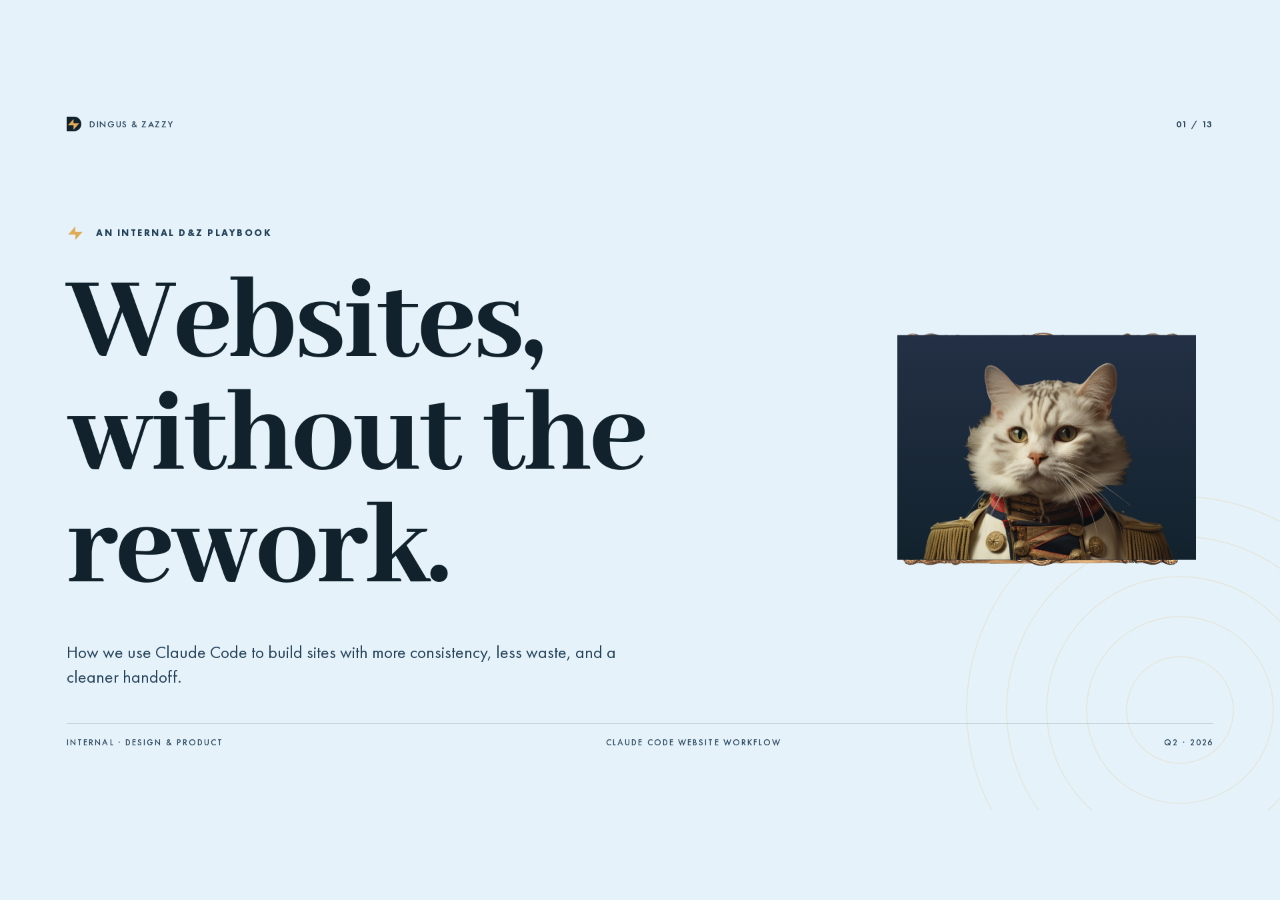
==== index.html @ 7605e5e6 "Add dedicated Step 06 Figma Import slide; renumber to 13 slides total" ====
<!DOCTYPE html>
<html lang="en">
<head>
<meta charset="UTF-8">
<title>Claude Code Website Workflow — D&Z</title>
<link rel="stylesheet" href="deck.css">
<script type="application/json" id="speaker-notes">
[
  "Open by naming the pattern everyone in the room recognizes — websites that drift between strategy, copy, and design until nobody remembers what we agreed on in week one. This deck is our answer. It's not a tool pitch. It's a way of working that makes consistency the default and makes handoff feel boring in the best way. By the end of these thirteen slides you'll know exactly how we run a website project with Claude Code, where the gates are, and why the order matters.",
  "These three failures account for most of the rework we've seen across recent website projects. They're not craft problems. They're sequencing problems. Copy gets approved after the hero is designed, so the hero gets rebuilt. A new Claude session starts cold, so the second page doesn't match the first. Inner pages get generated in parallel with the homepage, so the visual standard never settles. Every step of this workflow exists to close one of these gaps.",
  "This is the spine of the whole deck. Read it slowly. Plan properly. Approve copy and sitemap. Generate in code. Refine in the browser. Import to Figma at the end. The order is the principle. Out of order, you get rework. In order, you get a site that ships clean. Everything in the next eight slides is just the detail of how we hold this line.",
  "This is the spine card by card. Eight steps, eight gates, eight approvals. Notice the dashed ring above each step — that's the gate. We don't move forward until it's clean. Step five sits in gold because it's the gravity center of the project: the homepage we generate and refine becomes the visual standard for everything that follows. Each step has a clear input on the left and an artifact it produces on the right. That artifact is what the next step consumes.",
  "Step zero is the prerequisite the rest of the workflow assumes. Workspace Setup is about the machine and the tools — not the project. We install VS Code, install Claude Code, point it at the project folder, sort out repo access, confirm we have a terminal, the install command, the local preview command, and the deploy target. Frame it as a checkpoint, not a tutorial. If any of these nine items aren't true, generation later will fail in ways that look like Claude's fault but are really workspace gaps. Keep this slide tight — it's a gate, not a class.",
  "The discipline here is that strategy lives in files Claude can read at the top of every session. Anti-references are as important as references. Saying we are not a wellness brand tells the model more than ten goal statements ever will. The gate at the bottom is non-negotiable. If those five things aren't true, we don't move on. We've learned this the expensive way.",
  "The trap is starting design while copy is still being written. Then design dictates copy length, copy gets squeezed, and we lose the voice. Reverse it. Sitemap first, copy second, system third — and only then do we generate. Mark sample copy clearly so we know what's load-bearing and what isn't. This is the slowest part of the workflow on paper and the fastest in practice, because it kills the rebuild loop later.",
  "Two things to land here. First, the context list isn't optional — every item gets loaded before we generate, every time. We've structured it as a config because that's what it is. Second, the model policy is an actual budget tool. Sonnet does the long mechanical tail of the project. Opus shows up for the homepage, the hero, the accessibility audit, the high-stakes pages. Starting on Sonnet and escalating is how we keep credits sane without compromising the moments that define the site.",
  "The shift in this step is small and important. We refine the homepage in code, in the browser, with Claude. Not in Figma. Figma comes at the end, as a delivery artifact. If we refine in Figma we end up rebuilding in code. The browser is where the page is real, so the browser is where we make it good. The homepage we approve here is the visual standard every inner page inherits. Generate, review, refine — that's the loop.",
  "Step six is the import — not the design phase. Once the homepage is approved in code, we run HTML.to.design to bring it into Figma along with tokens, components, and the sitemap. From here, Figma becomes a living artifact that mirrors the code, not a place where we redesign. The rule on this slide is the one you want them to remember: code first, Figma second — never the other way around. Reverse it and we're back to the rebuild loop slide two warned about.",
  "This is the compounding play. Every project teaches us patterns. If those patterns live in a Slack thread or a designer's head, they're gone next month. If they live in two project-scoped skills, every page after the homepage starts ahead. The rule to remember: the live code beats the skill, always. Skills serve the implementation, not the other way around. Build the homepage well, then capture what you built.",
  "Don't gloss this slide. These are the six places we've watched projects break, and these are the named mitigations we've adopted in response. The pattern across all six is the same: a gate, a file, or a sequencing rule. Nothing exotic, nothing expensive. The workflow earns its keep by preventing these six failures, and that's most of the value.",
  "Close on the asks, not the recap. Two pilot projects, monthly review, and a simple measurement: rework hours and credit spend before and after. If those numbers move, the playbook is doing its job. If they don't, we revise it. The closing line is the same five-word principle from slide three — say it once more so the room leaves with it stuck in their heads. Plan, approve, generate, refine, import."
]
</script>
<style>
/* shared */
.eyebrow-sm {
  font-family: var(--font-body);
  font-weight: 700;
  font-size: 14px;
  letter-spacing: 0.18em;
  text-transform: uppercase;
  color: var(--color-navy);
  display: inline-flex;
  align-items: center;
  gap: 12px;
}
.eyebrow-sm .gold-bolt { font-size: 14px; }
code, .mono {
  font-family: 'Futura PT', ui-monospace, 'SF Mono', Consolas, monospace;
  font-weight: 600;
  letter-spacing: 0.02em;
}
.code-chip {
  font-family: 'Futura PT', ui-monospace, Consolas, monospace;
  font-weight: 700;
  background: rgba(18,34,45,0.08);
  padding: 3px 9px;
  border-radius: 6px;
  font-size: 0.92em;
}
em.acc { font-style: italic; color: var(--color-pinky-two); font-family: var(--font-display); font-weight: 700; }

/* slide 00 — Workspace Setup (inserted after overview) */
.s00 .top { display: flex; justify-content: space-between; align-items: flex-end; margin-bottom: 18px; }
.s00 h2 { max-width: 1380px; font-size: 92px; }
.s00 .step-tag {
  font-family: var(--font-body);
  font-weight: 600;
  font-size: 12px;
  letter-spacing: 0.22em;
  text-transform: uppercase;
  color: var(--color-navy);
  margin-bottom: 20px;
}
.s00 .lede {
  margin-top: 26px;
  max-width: 1180px;
  font-family: var(--font-body);
  font-size: 22px;
  line-height: 1.5;
  color: var(--color-navy);
}
.s00 .check-grid {
  margin-top: 56px;
  display: grid;
  grid-template-columns: repeat(3, 1fr);
  gap: 16px 28px;
}
.s00 .check-item {
  display: flex;
  align-items: center;
  gap: 18px;
  background: var(--color-anti-racist-white);
  border-radius: 14px;
  padding: 22px 26px;
  border: 1px solid rgba(18,34,45,0.08);
  font-family: var(--font-body);
  font-weight: 500;
  font-size: 21px;
  color: var(--color-dark-af);
  border-left: 5px solid var(--color-golden-shower);
}
.s00 .check-item .ix {
  font-family: var(--font-display);
  font-weight: 800;
  font-size: 18px;
  color: var(--color-navy);
  letter-spacing: 0.04em;
  width: 32px;
  flex-shrink: 0;
}
.s00 .footer-pill {
  margin: 36px auto 0;
  display: inline-flex;
  align-self: center;
  align-items: center;
  gap: 14px;
  background: var(--color-dark-af);
  color: var(--color-anti-racist-white);
  padding: 16px 36px 16px 28px;
  border-radius: var(--radius-d);
  font-family: var(--font-display);
  font-weight: 700;
  font-size: 22px;
}

/* slide 1 — cover */
.s01 { background: var(--color-light-af); }
.s01 .left {
  position: absolute;
  left: 100px;
  top: 200px;
  max-width: 1180px;
}
.s01 .eyebrow-row { display: flex; align-items: center; gap: 16px; margin-bottom: 40px; }
.s01 .eyebrow-row .gold-bolt { font-size: 28px; }
.s01 h1 {
  font-family: var(--font-display);
  font-weight: 800;
  font-size: 188px;
  line-height: 0.9;
  letter-spacing: -0.02em;
  color: var(--color-dark-af);
}
.s01 .lede-block {
  position: absolute;
  bottom: 180px;
  left: 100px;
  max-width: 880px;
}
.s01 .lede-block .lede {
  font-family: var(--font-body);
  font-size: 26px;
  line-height: 1.45;
  color: var(--color-navy);
}
.s01 .right {
  position: absolute;
  right: 80px;
  top: 50%;
  transform: translateY(-50%);
  width: 540px;
}
.s01 .meta-strip {
  position: absolute;
  bottom: 90px;
  left: 100px;
  right: 100px;
  display: flex;
  justify-content: space-between;
  font-size: 13px;
  letter-spacing: 0.16em;
  text-transform: uppercase;
  color: var(--color-navy);
  font-weight: 500;
  border-top: 1px solid rgba(18,34,45,0.18);
  padding-top: 18px;
}
.s01 .burst { right: -200px; bottom: -200px; width: 700px; height: 700px; opacity: 0.18; }

/* slide 2 — problem */
.s02 .h-sec { font-size: 124px; max-width: 1500px; }
.s02 .grid { margin-top: 80px; display: flex; flex-direction: column; gap: 28px; }
.s02 .row {
  display: grid;
  grid-template-columns: 110px 1fr auto;
  align-items: center;
  gap: 56px;
  padding: 32px 0;
  border-top: 1px solid rgba(18,34,45,0.15);
}
.s02 .row:last-child { border-bottom: 1px solid rgba(18,34,45,0.15); }
.s02 .row .num {
  font-family: var(--font-display);
  font-weight: 800;
  font-size: 88px;
  line-height: 1;
  color: var(--color-dark-af);
  letter-spacing: -0.02em;
  position: relative;
}
.s02 .row .num::after {
  content: "";
  position: absolute;
  left: -8px;
  bottom: 6px;
  width: 88px;
  height: 14px;
  background: var(--color-pinky-two);
  z-index: -1;
  border-radius: 4px;
}
.s02 .row .label {
  font-family: var(--font-body);
  font-weight: 600;
  font-size: 12px;
  letter-spacing: 0.18em;
  text-transform: uppercase;
  color: var(--color-navy);
  margin-bottom: 6px;
}
.s02 .row .name {
  font-family: var(--font-display);
  font-weight: 700;
  font-size: 44px;
  line-height: 1.05;
  color: var(--color-dark-af);
}
.s02 .row .pill {
  display: inline-flex;
  align-items: center;
  padding: 14px 30px 14px 24px;
  background: var(--color-pinky-two);
  color: var(--color-dark-af);
  border-radius: var(--radius-d);
  font-family: var(--font-body);
  font-weight: 700;
  font-size: 18px;
  letter-spacing: 0.04em;
  text-transform: uppercase;
}

/* slide 3 — principle */
.s03 { background: var(--color-light-af); display: flex; flex-direction: column; justify-content: center; padding: 100px 140px; }
.s03 .verbs { display: flex; flex-direction: column; }
.s03 .verbs .verb {
  font-family: var(--font-display);
  font-weight: 800;
  font-size: 178px;
  line-height: 0.96;
  letter-spacing: -0.025em;
  color: var(--color-dark-af);
  display: flex;
  align-items: center;
  gap: 36px;
}
.s03 .verbs .verb .gold-bolt { font-size: 76px; flex-shrink: 0; }
.s03 .sub {
  margin-top: 50px;
  font-family: var(--font-display);
  font-weight: 600;
  font-size: 36px;
  color: var(--color-navy);
  font-style: italic;
}
.s03 .burst { right: -260px; top: -260px; width: 900px; height: 900px; opacity: 0.22; }

/* slide 4 — six steps grid (was slide 5) */
.s04 .header { display: flex; justify-content: space-between; align-items: flex-end; margin-bottom: 48px; }
.s04 h2 { font-size: 100px; max-width: 1100px; }
.s04 .head-right {
  font-family: var(--font-body);
  font-size: 17px;
  line-height: 1.5;
  color: var(--color-navy);
  max-width: 360px;
  text-align: right;
}
.s04 .grid {
  display: grid;
  grid-template-columns: repeat(4, 1fr);
  grid-template-rows: 1fr 1fr;
  gap: 18px;
  flex: 1;
  min-height: 0;
}
.s04 .card {
  border-radius: var(--radius-lg);
  padding: 26px 26px 24px;
  display: flex;
  flex-direction: column;
  position: relative;
  overflow: hidden;
}
.s04 .card .gate-mark {
  width: 18px;
  height: 18px;
  border-radius: 999px;
  border: 2px dashed var(--color-golden-shower);
  margin-bottom: 10px;
}
.s04 .card .num {
  font-family: var(--font-display);
  font-weight: 800;
  font-size: 50px;
  line-height: 1;
  color: var(--color-golden-shower);
  margin-bottom: 6px;
}
.s04 .card .name {
  font-family: var(--font-display);
  font-weight: 700;
  font-size: 24px;
  line-height: 1.05;
  color: var(--color-anti-racist-white);
  margin-bottom: 10px;
}
.s04 .card .desc {
  font-family: var(--font-body);
  font-size: 14px;
  line-height: 1.45;
  color: rgba(229,242,249,0.75);
  margin-bottom: auto;
}
.s04 .card .io {
  margin-top: 16px;
  padding-top: 14px;
  border-top: 1px solid rgba(229,242,249,0.18);
  font-family: 'Futura PT', ui-monospace, monospace;
  font-weight: 600;
  font-size: 11px;
  color: rgba(229,242,249,0.7);
  letter-spacing: 0.02em;
}
.s04 .card .io b { color: var(--color-golden-shower); font-weight: 700; }
.s04 .card.navy { background: var(--color-navy); }
.s04 .card.dark { background: var(--color-dark-af); }
.s04 .card.gold {
  background: var(--color-golden-shower);
  padding: 28px 26px 24px;
  position: relative;
  box-shadow: 0 0 0 3px var(--color-golden-shower), 0 0 0 6px var(--color-dark-af);
}
.s04 .card.gold .gate-mark { border-color: var(--color-dark-af); }
.s04 .card.gold .num { color: var(--color-dark-af); opacity: 0.4; font-size: 56px; }
.s04 .card.gold .name { color: var(--color-dark-af); font-size: 26px; line-height: 1.02; }
.s04 .card.gold .desc { color: rgba(18,34,45,0.82); font-size: 14px; }
.s04 .card.gold .io { color: rgba(18,34,45,0.85); border-top-color: rgba(18,34,45,0.3); font-size: 11px; }
.s04 .card.gold .io b { color: var(--color-dark-af); }
.s04 .card.gold .badge {
  position: absolute;
  top: 16px;
  right: 16px;
  font-family: var(--font-body);
  font-weight: 700;
  font-size: 9px;
  letter-spacing: 0.18em;
  text-transform: uppercase;
  color: var(--color-dark-af);
  padding: 4px 8px;
  border: 1.5px solid var(--color-dark-af);
  border-radius: 999px;
}

/* slide 5 — strategy */
.s05 .top { display: flex; justify-content: space-between; align-items: flex-end; margin-bottom: 56px; }
.s05 h2 { max-width: 1300px; font-size: 96px; }
.s05 .step-tag {
  font-family: var(--font-body);
  font-weight: 600;
  font-size: 12px;
  letter-spacing: 0.22em;
  text-transform: uppercase;
  color: var(--color-navy);
  margin-bottom: 20px;
}
.s05 .cols { display: grid; grid-template-columns: 1fr 1fr; gap: 80px; flex: 1; }
.s05 .col h3 {
  font-family: var(--font-body);
  font-weight: 600;
  font-size: 13px;
  letter-spacing: 0.18em;
  text-transform: uppercase;
  color: var(--color-navy);
  margin-bottom: 28px;
  padding-bottom: 14px;
  border-bottom: 1px solid rgba(18,34,45,0.2);
}
.s05 .input-list {
  font-family: var(--font-body);
  display: grid;
  grid-template-columns: 1fr 1fr;
  gap: 12px 32px;
}
.s05 .input-list .item {
  display: flex;
  align-items: center;
  gap: 12px;
  font-size: 22px;
  font-weight: 500;
  color: var(--color-dark-af);
}
.s05 .input-list .gold-bolt { font-size: 14px; flex-shrink: 0; }
.s05 .file-list { display: flex; flex-direction: column; gap: 14px; }
.s05 .file-list .f {
  font-family: 'Futura PT', ui-monospace, monospace;
  font-weight: 700;
  font-size: 22px;
  color: var(--color-dark-af);
  padding: 16px 24px;
  background: var(--color-anti-racist-white);
  border-radius: 12px;
  border-left: 6px solid var(--color-golden-shower);
  letter-spacing: 0.01em;
}
.s05 .gate {
  margin-top: 50px;
  background: var(--color-golden-shower);
  border-radius: var(--radius-lg);
  padding: 32px 44px;
  display: flex;
  align-items: center;
  gap: 36px;
}
.s05 .gate .gate-label {
  font-family: var(--font-display);
  font-weight: 800;
  font-size: 36px;
  color: var(--color-dark-af);
  flex-shrink: 0;
}
.s05 .gate .gate-text {
  font-family: var(--font-body);
  font-weight: 500;
  font-size: 19px;
  line-height: 1.45;
  color: var(--color-dark-af);
}

/* slide 6 — sitemap, copy, system */
.s06 h2 { font-size: 104px; }
.s06 .step-tag {
  font-family: var(--font-body);
  font-weight: 600;
  font-size: 12px;
  letter-spacing: 0.22em;
  text-transform: uppercase;
  color: var(--color-navy);
  margin-bottom: 20px;
}
.s06 .cols { display: grid; grid-template-columns: repeat(3, 1fr); gap: 28px; margin-top: 68px; flex: 1; }
.s06 .col {
  display: flex;
  flex-direction: column;
  background: var(--color-anti-racist-white);
  border-radius: var(--radius-lg);
  overflow: hidden;
  border: 1px solid rgba(18,34,45,0.06);
}
.s06 .col .head {
  padding: 28px 36px;
  display: flex;
  align-items: baseline;
  gap: 16px;
  background: var(--color-navy);
  color: var(--color-anti-racist-white);
  font-family: var(--font-display);
  font-weight: 700;
  font-size: 38px;
}
.s06 .col .head .num {
  font-size: 18px;
  opacity: 0.55;
  font-weight: 600;
  font-family: var(--font-body);
  letter-spacing: 0.18em;
}
.s06 .col .body {
  padding: 36px;
  flex: 1;
  display: flex;
  flex-direction: column;
  gap: 32px;
}
.s06 .col .desc {
  font-size: 19px;
  line-height: 1.55;
  color: var(--color-dark-af);
}
.s06 .preview {
  flex: 1;
  display: flex;
  align-items: flex-end;
  background: var(--color-light-af);
  border-radius: 12px;
  padding: 24px;
}
.tree { font-family: var(--font-body); font-weight: 600; font-size: 17px; color: var(--color-navy); width: 100%; }
.tree .lvl0 { font-size: 19px; color: var(--color-dark-af); margin-bottom: 12px; }
.tree .lvl1 { padding-left: 18px; line-height: 1.9; }
.tree .lvl1::before { content: "└ "; color: var(--color-golden-shower); margin-right: 4px; }
.copyblock { width: 100%; font-family: var(--font-body); }
.copyblock .h { font-family: var(--font-display); font-weight: 700; font-size: 26px; margin-bottom: 12px; line-height: 1.1; color: var(--color-dark-af); }
.copyblock .l { height: 8px; background: rgba(18,34,45,0.12); border-radius: 4px; margin-bottom: 8px; }
.copyblock .l.short { width: 60%; }
.copyblock .pill {
  margin-top: 16px;
  display: inline-block;
  padding: 8px 16px;
  background: var(--color-golden-shower);
  color: var(--color-dark-af);
  border-radius: 999px;
  font-size: 12px;
  font-weight: 700;
  letter-spacing: 0.12em;
  text-transform: uppercase;
}
.swatches { display: flex; gap: 10px; margin-bottom: 20px; }
.swatches .sw { width: 44px; height: 44px; border-radius: 8px; }
.tokens { font-family: var(--font-body); font-size: 14px; color: var(--color-navy); display: flex; flex-direction: column; gap: 6px; }
.tokens .tk { display: flex; justify-content: space-between; padding: 8px 14px; background: var(--color-anti-racist-white); border-radius: 6px; border: 1px solid rgba(18,34,45,0.06); }
.tokens .tk b { color: var(--color-dark-af); font-weight: 700; }
.s06 .footer-pill {
  margin: 36px auto 0;
  display: inline-flex;
  align-self: center;
  align-items: center;
  gap: 14px;
  background: var(--color-dark-af);
  color: var(--color-anti-racist-white);
  padding: 18px 40px 18px 30px;
  border-radius: var(--radius-d);
  font-family: var(--font-display);
  font-weight: 700;
  font-size: 26px;
}

/* slide 7 — claude setup (dark) */
.s07 { background: var(--color-dark-af); color: var(--color-anti-racist-white); }
.s07 .header { margin-bottom: 44px; }
.s07 h2 { font-size: 100px; color: var(--color-anti-racist-white); }
.s07 .step-tag {
  font-family: var(--font-body);
  font-weight: 600;
  font-size: 12px;
  letter-spacing: 0.22em;
  text-transform: uppercase;
  color: var(--color-golden-shower);
  margin-bottom: 18px;
}
.s07 .panels { display: grid; grid-template-columns: 1fr 1fr; gap: 24px; }
.s07 .panel {
  background: var(--color-navy);
  border-radius: var(--radius-lg);
  padding: 32px 36px;
}
.s07 .panel h3 {
  font-family: var(--font-body);
  font-weight: 600;
  font-size: 12px;
  letter-spacing: 0.22em;
  text-transform: uppercase;
  color: var(--color-golden-shower);
  margin-bottom: 22px;
  padding-bottom: 14px;
  border-bottom: 1px solid rgba(229,242,249,0.12);
}
.s07 .panel .config-list {
  display: grid;
  grid-template-columns: 1fr 1fr;
  gap: 8px 28px;
  font-family: 'Futura PT', ui-monospace, monospace;
  font-weight: 600;
  font-size: 16px;
  color: rgba(229,242,249,0.92);
}
.s07 .panel .config-list .it {
  display: flex;
  align-items: center;
  gap: 10px;
  padding: 6px 0;
}
.s07 .panel .config-list .gold-bolt { font-size: 11px; flex-shrink: 0; }
.s07 .panel.skills .codeblock {
  background: var(--color-dark-af);
  border-radius: 12px;
  border: 1px solid var(--color-golden-shower);
  padding: 22px 24px;
  font-family: 'Futura PT', ui-monospace, Consolas, monospace;
  font-weight: 500;
  font-size: 15px;
  line-height: 1.55;
  color: rgba(229,242,249,0.92);
  letter-spacing: 0.01em;
}
.s07 .panel.skills .codeblock .skill-name { color: var(--color-golden-shower); font-weight: 700; }
.s07 .panel.skills .codeblock .comment { color: rgba(140,193,223,0.7); }
.s07 .policy {
  margin-top: 24px;
  background: var(--color-navy);
  border-radius: var(--radius-lg);
  padding: 32px 36px;
}
.s07 .policy h3 {
  font-family: var(--font-body);
  font-weight: 600;
  font-size: 12px;
  letter-spacing: 0.22em;
  text-transform: uppercase;
  color: var(--color-golden-shower);
  margin-bottom: 20px;
}
.s07 .policy-rows { display: grid; grid-template-columns: 1fr 1fr; gap: 24px; margin-bottom: 22px; }
.s07 .policy-row { border-radius: 14px; padding: 22px 26px; }
.s07 .policy-row.sonnet { background: rgba(140,193,223,0.14); border: 1px solid var(--color-baby-blue-ballz); }
.s07 .policy-row.opus { background: rgba(224,171,88,0.16); border: 1px solid var(--color-golden-shower); }
.s07 .policy-row .tag {
  font-family: var(--font-display);
  font-weight: 800;
  font-size: 28px;
  margin-bottom: 6px;
}
.s07 .policy-row.sonnet .tag { color: var(--color-baby-blue-ballz); }
.s07 .policy-row.opus .tag { color: var(--color-golden-shower); }
.s07 .policy-row p { font-size: 15px; line-height: 1.5; color: rgba(229,242,249,0.85); }
.s07 .policy .rule {
  font-family: var(--font-display);
  font-weight: 700;
  font-style: italic;
  font-size: 22px;
  color: var(--color-anti-racist-white);
  border-top: 1px solid rgba(229,242,249,0.12);
  padding-top: 20px;
  display: flex;
  align-items: center;
  gap: 16px;
}

/* slide 8 — generate & refine */
.s08 h2 { font-size: 104px; }
.s08 .step-tag {
  font-family: var(--font-body);
  font-weight: 600;
  font-size: 12px;
  letter-spacing: 0.22em;
  text-transform: uppercase;
  color: var(--color-navy);
  margin-bottom: 18px;
}
.s08 .layout { display: grid; grid-template-columns: 1fr 540px; grid-template-rows: 1fr; align-items: center; gap: 56px; margin-top: 60px; flex: 1; }
.s08 .rows { display: flex; flex-direction: column; gap: 22px; }
.s08 .row {
  border-radius: var(--radius-lg);
  padding: 32px 40px;
  display: flex;
  align-items: center;
  gap: 36px;
}
.s08 .row.gen { background: var(--color-anti-racist-white); border: 1px solid rgba(18,34,45,0.1); }
.s08 .row.rev { background: rgba(140,193,223,0.4); }
.s08 .row.ref { background: rgba(250,149,137,0.32); }
.s08 .row .step {
  font-family: var(--font-display);
  font-weight: 800;
  font-size: 56px;
  color: var(--color-dark-af);
  line-height: 1;
  flex-shrink: 0;
  width: 200px;
}
.s08 .row .items {
  font-family: var(--font-body);
  font-size: 19px;
  line-height: 1.5;
  color: var(--color-dark-af);
  font-weight: 500;
}
.s08 .quote {
  background: var(--color-golden-shower);
  border-radius: var(--radius-d);
  padding: 64px 70px;
  display: flex;
  flex-direction: column;
  justify-content: center;
  align-self: center;
}
.s08 .quote .q1 {
  font-family: var(--font-display);
  font-weight: 800;
  font-size: 96px;
  line-height: 0.95;
  color: var(--color-dark-af);
  letter-spacing: -0.02em;
}
.s08 .quote .q2 {
  font-family: var(--font-display);
  font-weight: 700;
  font-style: italic;
  font-size: 56px;
  line-height: 1;
  color: var(--color-dark-af);
  margin-top: 12px;
}
.s08 .quote .meta {
  margin-top: 36px;
  font-family: var(--font-body);
  font-weight: 600;
  font-size: 13px;
  letter-spacing: 0.18em;
  text-transform: uppercase;
  color: var(--color-dark-af);
  opacity: 0.6;
}

/* slide 9 — skills & consistency */
.s09 .header { margin-bottom: 50px; display: flex; justify-content: space-between; align-items: flex-end; gap: 60px; }
.s09 h2 { font-size: 120px; max-width: 1200px; }
.s09 .step-tag {
  font-family: var(--font-body);
  font-weight: 600;
  font-size: 12px;
  letter-spacing: 0.22em;
  text-transform: uppercase;
  color: var(--color-navy);
  margin-bottom: 18px;
}
.s09 .skill-cards { display: grid; grid-template-columns: 1fr 1fr; gap: 28px; }
.s09 .skill {
  border-radius: var(--radius-lg);
  padding: 40px 44px;
  color: var(--color-anti-racist-white);
}
.s09 .skill.dark { background: var(--color-dark-af); }
.s09 .skill.navy { background: var(--color-navy); }
.s09 .skill .name {
  display: inline-block;
  font-family: 'Futura PT', ui-monospace, Consolas, monospace;
  font-weight: 700;
  font-size: 22px;
  color: var(--color-golden-shower);
  letter-spacing: 0.02em;
  margin-bottom: 22px;
  padding: 8px 16px;
  border: 1px solid var(--color-golden-shower);
  border-radius: 8px;
}
.s09 .skill h3 { font-family: var(--font-display); font-weight: 700; font-size: 32px; margin-bottom: 16px; line-height: 1.1; color: var(--color-anti-racist-white); }
.s09 .skill p { font-size: 17px; line-height: 1.55; color: rgba(229,242,249,0.78); }
.s09 .order-strip {
  margin-top: 32px;
  background: var(--color-light-af);
  border: 1px solid rgba(18,34,45,0.1);
  border-radius: var(--radius-lg);
  padding: 26px 36px;
  display: flex;
  align-items: center;
  gap: 14px;
  flex-wrap: wrap;
}
.s09 .order-strip .lab {
  font-family: var(--font-body);
  font-weight: 600;
  font-size: 12px;
  letter-spacing: 0.22em;
  text-transform: uppercase;
  color: var(--color-navy);
  margin-right: 6px;
}
.s09 .order-strip .pill {
  display: inline-flex;
  align-items: center;
  gap: 8px;
  padding: 10px 22px 10px 18px;
  background: var(--color-dark-af);
  color: var(--color-anti-racist-white);
  border-radius: var(--radius-d);
  font-family: var(--font-body);
  font-weight: 600;
  font-size: 16px;
}
.s09 .order-strip .pill .n { color: var(--color-golden-shower); font-family: var(--font-display); font-weight: 800; font-size: 18px; }
.s09 .order-strip .arr { color: var(--color-navy); font-weight: 700; }
.s09 .pull-pill {
  margin-top: 32px;
  display: inline-flex;
  align-self: flex-start;
  align-items: center;
  gap: 18px;
  padding: 24px 48px 24px 32px;
  background: var(--color-golden-shower);
  border-radius: var(--radius-d);
  font-family: var(--font-display);
  font-weight: 700;
  font-size: 28px;
  color: var(--color-dark-af);
  line-height: 1.2;
  letter-spacing: -0.005em;
}
.s09 .pull-pill .gold-bolt { background: var(--color-dark-af); font-size: 26px; }

/* slide 10 — risks */
.s10 { padding-top: 80px; }
.s10 .header { display: flex; justify-content: space-between; align-items: flex-end; gap: 60px; margin-bottom: 50px; }
.s10 h2 { font-size: 100px; max-width: 1200px; }
.s10 .head-sub {
  font-family: var(--font-display);
  font-style: italic;
  font-weight: 600;
  font-size: 26px;
  color: var(--color-navy);
  max-width: 460px;
  text-align: right;
  line-height: 1.2;
}
.s10 .step-tag {
  font-family: var(--font-body);
  font-weight: 600;
  font-size: 12px;
  letter-spacing: 0.22em;
  text-transform: uppercase;
  color: var(--color-navy);
  margin-bottom: 18px;
}
.s10 .table {
  display: flex;
  flex-direction: column;
  flex: 1;
}
.s10 .thead {
  display: grid;
  grid-template-columns: 70px 1fr 1fr;
  gap: 40px;
  padding: 14px 0;
  border-bottom: 2px solid var(--color-dark-af);
  font-family: var(--font-display);
  font-weight: 700;
  font-size: 24px;
  color: var(--color-dark-af);
}
.s10 .thead .lbl-r { color: var(--color-pinky-two); }
.s10 .thead .lbl-m { color: var(--color-golden-shower); }
.s10 .row {
  display: grid;
  grid-template-columns: 70px 1fr 1fr;
  gap: 40px;
  align-items: center;
  padding: 18px 0;
  border-bottom: 1px solid rgba(18,34,45,0.12);
  min-height: 76px;
}
.s10 .row .num {
  font-family: var(--font-display);
  font-weight: 800;
  font-size: 32px;
  color: var(--color-dark-af);
  line-height: 1;
}
.s10 .risk, .s10 .miti {
  display: inline-flex;
  align-items: center;
  padding: 12px 26px 12px 22px;
  border-radius: var(--radius-d);
  font-family: var(--font-body);
  font-weight: 600;
  font-size: 18px;
  line-height: 1.2;
  height: 52px;
  max-width: 100%;
}
.s10 .risk { background: var(--color-pinky-two); color: var(--color-dark-af); }
.s10 .miti { background: var(--color-golden-shower); color: var(--color-dark-af); }
.s10 .risk code, .s10 .miti code {
  font-family: 'Futura PT', ui-monospace, monospace;
  font-weight: 700;
  background: rgba(18,34,45,0.18);
  padding: 2px 8px;
  border-radius: 5px;
  font-size: 16px;
  margin-left: 6px;
}

/* slide 11 — delivery & next */
.s11 { background: var(--color-light-af); }
.s11 .top { display: flex; justify-content: space-between; align-items: flex-start; gap: 60px; margin-bottom: 56px; }
.s11 h2 { font-size: 108px; max-width: 1100px; }
.s11 .top .portrait-mini { width: 280px; flex-shrink: 0; }
.s11 .step-tag {
  font-family: var(--font-body);
  font-weight: 600;
  font-size: 12px;
  letter-spacing: 0.22em;
  text-transform: uppercase;
  color: var(--color-navy);
  margin-bottom: 18px;
}
.s11 .cols { display: grid; grid-template-columns: 1fr 1fr; gap: 80px; }
.s11 .col h3 {
  font-family: var(--font-body);
  font-weight: 600;
  font-size: 12px;
  letter-spacing: 0.22em;
  text-transform: uppercase;
  color: var(--color-navy);
  margin-bottom: 22px;
  padding-bottom: 14px;
  border-bottom: 1px solid rgba(18,34,45,0.18);
}
.s11 .deliv { display: flex; flex-direction: column; gap: 12px; }
.s11 .deliv .item {
  background: var(--color-anti-racist-white);
  border-radius: 14px;
  padding: 20px 28px;
  display: flex;
  align-items: center;
  gap: 20px;
  font-family: var(--font-body);
  font-weight: 500;
  font-size: 21px;
  color: var(--color-dark-af);
  border: 1px solid rgba(18,34,45,0.06);
}
.s11 .deliv .item .ix {
  font-family: var(--font-display);
  font-weight: 800;
  font-size: 16px;
  color: var(--color-navy);
  width: 28px;
  letter-spacing: 0.04em;
}
.s11 .next { display: flex; flex-direction: column; gap: 22px; }
.s11 .next .item {
  display: flex;
  align-items: flex-start;
  gap: 18px;
  font-family: var(--font-body);
  font-size: 23px;
  font-weight: 500;
  color: var(--color-dark-af);
  line-height: 1.4;
}
.s11 .next .item .gold-bolt { font-size: 22px; flex-shrink: 0; margin-top: 6px; }
.s11 .closer {
  position: absolute;
  bottom: 70px;
  left: 100px;
  right: 100px;
  border-top: 1px solid rgba(18,34,45,0.18);
  padding-top: 36px;
  font-family: var(--font-display);
  font-weight: 800;
  font-size: 84px;
  line-height: 1;
  color: var(--color-dark-af);
  letter-spacing: -0.02em;
  display: flex;
  align-items: baseline;
  gap: 14px;
  flex-wrap: wrap;
}
.s11 .closer .dot { color: var(--color-pinky-two); }
.s11 .closer .gold-bolt { font-size: 64px; align-self: center; margin-left: 12px; }
</style>
</head>
<body>

<deck-stage>

<!-- ───────────── SLIDE 1 — Cover ───────────── -->
<section class="slide s01" data-screen-label="01 Cover">
  <div class="chrome">
    <div class="brand">
      <svg class="brand-bolt" viewBox="0 0 200 200"><path class="body" d="M100 0H0v200h100c55.228 0 100-44.772 100-100S155.228 0 100 0Z"/><path class="accent" d="M93.4 178.54V119.27H16.25L93.4 31.92v59.268h77.15L93.4 178.54Z"/></svg>
      <span>Dingus &amp; Zazzy</span>
    </div>
    <span class="pageno">01 / 13</span>
  </div>

  <div class="burst">
    <svg viewBox="0 0 700 700">
      <g fill="none" stroke="#e0ab58" stroke-width="1.5">
        <circle cx="350" cy="350" r="80"/>
        <circle cx="350" cy="350" r="140"/>
        <circle cx="350" cy="350" r="200"/>
        <circle cx="350" cy="350" r="260"/>
        <circle cx="350" cy="350" r="320"/>
      </g>
    </svg>
  </div>

  <div class="left">
    <div class="eyebrow-row">
      <span class="gold-bolt"></span>
      <span class="eyebrow-sm">An internal D&amp;Z playbook</span>
    </div>
    <h1>Websites,<br>without the<br>rework.</h1>
  </div>

  <div class="lede-block">
    <p class="lede">How we use Claude Code to build sites with more consistency, less waste, and a cleaner handoff.</p>
  </div>

  <div class="right">
    <div class="portrait-frame">
      <img class="frame-img" src="assets/gold-frame.png" alt="">
      <div class="portrait">
        <img src="assets/humanimals/cat.png" alt="Captain Cat">
      </div>
    </div>
  </div>

  <div class="meta-strip">
    <span>Internal · Design &amp; Product</span>
    <span>Claude Code Website Workflow</span>
    <span>Q2 · 2026</span>
  </div>
</section>

<!-- ───────────── SLIDE 2 — Problem ───────────── -->
<section class="slide s02" data-screen-label="02 The Problem">
  <div class="chrome">
    <div class="brand">
      <svg class="brand-bolt" viewBox="0 0 200 200"><path class="body" d="M100 0H0v200h100c55.228 0 100-44.772 100-100S155.228 0 100 0Z"/><path class="accent" d="M93.4 178.54V119.27H16.25L93.4 31.92v59.268h77.15L93.4 178.54Z"/></svg>
      <span>The Problem</span>
    </div>
    <span class="pageno">02 / 13</span>
  </div>

  <div style="margin-top: 60px;">
    <span class="eyebrow-sm"><span class="gold-bolt"></span>The pattern we keep seeing</span>
    <h2 class="h-section h-sec" style="margin-top:28px;">We rebuild because<br>we generated <em class="acc">too&nbsp;early</em>.</h2>
  </div>

  <div class="grid">
    <div class="row">
      <div><span class="num">01</span></div>
      <div>
        <div class="label">Failure mode</div>
        <div class="name">Copy changes after the layout is built.</div>
      </div>
      <div><span class="pill">Visual rework</span></div>
    </div>
    <div class="row">
      <div><span class="num">02</span></div>
      <div>
        <div class="label">Failure mode</div>
        <div class="name">Claude loses context between sessions.</div>
      </div>
      <div><span class="pill">Inconsistency</span></div>
    </div>
    <div class="row">
      <div><span class="num">03</span></div>
      <div>
        <div class="label">Failure mode</div>
        <div class="name">Inner pages built before the homepage is refined.</div>
      </div>
      <div><span class="pill">Site-wide drift</span></div>
    </div>
  </div>

  <div class="slide-foot">
    <span>Three sequencing failures</span>
    <span>Each one is preventable</span>
  </div>
</section>

<!-- ───────────── SLIDE 3 — Core Principle ───────────── -->
<section class="slide s03" data-screen-label="03 Core Principle">
  <div class="chrome">
    <div class="brand">
      <svg class="brand-bolt" viewBox="0 0 200 200"><path class="body" d="M100 0H0v200h100c55.228 0 100-44.772 100-100S155.228 0 100 0Z"/><path class="accent" d="M93.4 178.54V119.27H16.25L93.4 31.92v59.268h77.15L93.4 178.54Z"/></svg>
      <span>Core principle</span>
    </div>
    <span class="pageno">03 / 13</span>
  </div>

  <div class="burst">
    <svg viewBox="0 0 900 900">
      <g fill="none" stroke="#e0ab58" stroke-width="1.5">
        <circle cx="450" cy="450" r="100"/>
        <circle cx="450" cy="450" r="180"/>
        <circle cx="450" cy="450" r="260"/>
        <circle cx="450" cy="450" r="340"/>
        <circle cx="450" cy="450" r="420"/>
      </g>
    </svg>
  </div>

  <div class="verbs">
    <div class="verb"><span class="gold-bolt"></span>Plan.</div>
    <div class="verb"><span class="gold-bolt"></span>Approve.</div>
    <div class="verb"><span class="gold-bolt"></span>Generate.</div>
    <div class="verb"><span class="gold-bolt"></span>Refine.</div>
    <div class="verb"><span class="gold-bolt"></span>Import.</div>
  </div>

  <p class="sub">In that order. Always.</p>

  <div class="slide-foot" style="left: 140px; right: 140px;">
    <span>The spine of the playbook</span>
    <span>03 / 13</span>
  </div>
</section>

<!-- ───────────── SLIDE 4 — Eight Steps (overview) ───────────── -->
<section class="slide s04" data-screen-label="04 The 8-step Process">
  <div class="chrome">
    <div class="brand">
      <svg class="brand-bolt" viewBox="0 0 200 200"><path class="body" d="M100 0H0v200h100c55.228 0 100-44.772 100-100S155.228 0 100 0Z"/><path class="accent" d="M93.4 178.54V119.27H16.25L93.4 31.92v59.268h77.15L93.4 178.54Z"/></svg>
      <span>The 8-step process</span>
    </div>
    <span class="pageno">04 / 13</span>
  </div>

  <div class="header">
    <div>
      <span class="eyebrow-sm"><span class="gold-bolt"></span>Eight steps · Eight gates · Eight approvals</span>
      <h2 class="h-section" style="margin-top: 22px;">The whole project,<br>on one page.</h2>
    </div>
    <p class="head-right">The dashed ring above each step is its gate.<br>You don't move on until it's clean.</p>
  </div>

  <div class="grid">
    <div class="card dark">
      <div class="gate-mark"></div>
      <div class="num">00</div>
      <div class="name">Workspace Setup</div>
      <div class="desc">VS Code, Claude Code, repo access, terminal, preview, deploy target.</div>
      <div class="io">machine &nbsp;→&nbsp; <b>workspace ready</b></div>
    </div>
    <div class="card navy">
      <div class="gate-mark"></div>
      <div class="num">01</div>
      <div class="name">Strategy &amp; Planning</div>
      <div class="desc">Brand, audit, sitemap strategy, design direction.</div>
      <div class="io">brief &amp; brand &nbsp;→&nbsp; <b>Plan/*.md</b></div>
    </div>
    <div class="card dark">
      <div class="gate-mark"></div>
      <div class="num">02</div>
      <div class="name">Sitemap &amp; Copy</div>
      <div class="desc">Full sitemap, page-by-page copy, approved CTAs.</div>
      <div class="io">strategy &nbsp;→&nbsp; <b>04_Full-Sitemap.md</b></div>
    </div>
    <div class="card navy">
      <div class="gate-mark"></div>
      <div class="num">03</div>
      <div class="name">Design System Foundation</div>
      <div class="desc">Tokens, components, references, anti-references.</div>
      <div class="io">copy &nbsp;→&nbsp; <b>system + Assets/</b></div>
    </div>
    <div class="card dark">
      <div class="gate-mark"></div>
      <div class="num">04</div>
      <div class="name">Build Setup</div>
      <div class="desc">Project structure, stack, dependencies, base files, HANDOFF.md.</div>
      <div class="io">system &nbsp;→&nbsp; <b>HANDOFF.md</b></div>
    </div>
    <div class="card gold">
      <div class="gate-mark"></div>
      <div class="num">05</div>
      <div class="name">Homepage Generation &amp; Refinement</div>
      <div class="desc">Refine the homepage in the browser. The result becomes the visual standard for every other page.</div>
      <div class="io">setup &nbsp;→&nbsp; <b>Build/Homepage/*</b></div>
      <div class="badge">Gravity center</div>
    </div>
    <div class="card navy">
      <div class="gate-mark"></div>
      <div class="num">06</div>
      <div class="name">Figma Import / Handoff</div>
      <div class="desc">Refined homepage imported to Figma via HTML.to.design for design handoff.</div>
      <div class="io">homepage &nbsp;→&nbsp; <b>Figma file</b></div>
    </div>
    <div class="card dark">
      <div class="gate-mark"></div>
      <div class="num">07</div>
      <div class="name">Inner Pages &amp; Scaling</div>
      <div class="desc">Codify into project skills. Scale to every remaining page at the same standard.</div>
      <div class="io">skills &nbsp;→&nbsp; <b>complete site</b></div>
    </div>
  </div>
</section>

<!-- ───────────── SLIDE 5 — Workspace Setup (Step 00) ───────────── -->
<section class="slide s00" data-screen-label="05 Workspace Setup">
  <div class="chrome">
    <div class="brand">
      <svg class="brand-bolt" viewBox="0 0 200 200"><path class="body" d="M100 0H0v200h100c55.228 0 100-44.772 100-100S155.228 0 100 0Z"/><path class="accent" d="M93.4 178.54V119.27H16.25L93.4 31.92v59.268h77.15L93.4 178.54Z"/></svg>
      <span>Step 0 · Workspace Setup</span>
    </div>
    <span class="pageno">05 / 13</span>
  </div>

  <div class="top">
    <div>
      <div class="step-tag">Step 00 / 08 · Prerequisite</div>
      <h2 class="h-section">Before Claude can help us build,<br>we need a consistent workspace.</h2>
      <p class="lede">First, we prepare the workspace so Claude Code can read, edit, run, and validate the project safely.</p>
    </div>
  </div>

  <div class="check-grid">
    <div class="check-item"><span class="ix">01</span>Install VS Code</div>
    <div class="check-item"><span class="ix">02</span>Install Claude Code</div>
    <div class="check-item"><span class="ix">03</span>Connect Claude Code to the project folder</div>
    <div class="check-item"><span class="ix">04</span>Set up GitHub / repository access</div>
    <div class="check-item"><span class="ix">05</span>Open the project locally</div>
    <div class="check-item"><span class="ix">06</span>Confirm terminal access</div>
    <div class="check-item"><span class="ix">07</span>Confirm package manager / install command</div>
    <div class="check-item"><span class="ix">08</span>Confirm local preview command</div>
    <div class="check-item"><span class="ix">09</span>Confirm deployment target</div>
  </div>

  <div class="footer-pill">
    <span class="gold-bolt" style="background:var(--color-golden-shower)"></span>
    A required setup checkpoint — not a tutorial.
  </div>
</section>

<!-- ───────────── SLIDE 6 — Strategy ───────────── -->
<section class="slide s05" data-screen-label="06 Strategy & Planning">
  <div class="chrome">
    <div class="brand">
      <svg class="brand-bolt" viewBox="0 0 200 200"><path class="body" d="M100 0H0v200h100c55.228 0 100-44.772 100-100S155.228 0 100 0Z"/><path class="accent" d="M93.4 178.54V119.27H16.25L93.4 31.92v59.268h77.15L93.4 178.54Z"/></svg>
      <span>Step 1 · Strategy &amp; Planning</span>
    </div>
    <span class="pageno">06 / 13</span>
  </div>

  <div class="top">
    <div>
      <div class="step-tag">Step 01 / 08</div>
      <h2 class="h-section">Strategy is the brief<br>Claude actually reads.</h2>
    </div>
  </div>

  <div class="cols">
    <div class="col">
      <h3>Inputs</h3>
      <div class="input-list">
        <div class="item"><span class="gold-bolt"></span>Brand guide</div>
        <div class="item"><span class="gold-bolt"></span>Current site</div>
        <div class="item"><span class="gold-bolt"></span>Briefing</div>
        <div class="item"><span class="gold-bolt"></span>Goals</div>
        <div class="item"><span class="gold-bolt"></span>Audience</div>
        <div class="item"><span class="gold-bolt"></span>Platform</div>
        <div class="item"><span class="gold-bolt"></span>Constraints</div>
        <div class="item"><span class="gold-bolt"></span>Deadlines</div>
        <div class="item"><span class="gold-bolt"></span>References</div>
        <div class="item"><span class="gold-bolt"></span>Anti-references</div>
      </div>
    </div>
    <div class="col">
      <h3>Outputs</h3>
      <div class="file-list">
        <div class="f">Plan/00_Full-Plan.md</div>
        <div class="f">Plan/01_Brand-Analysis.md</div>
        <div class="f">Plan/02_Website-Audit.md</div>
        <div class="f">Plan/03_Sitemap-Strategy.md</div>
      </div>
    </div>
  </div>

  <div class="gate">
    <div class="gate-label">Gate</div>
    <div class="gate-text">Move forward only when positioning is clear, the goal is defined, the platform is documented, the main pages are justified, and the design direction is named.</div>
  </div>
</section>

<!-- ───────────── SLIDE 7 — Sitemap, Copy, Design System Foundation ───────────── -->
<section class="slide s06" data-screen-label="07 Sitemap, Copy, Design System Foundation">
  <div class="chrome">
    <div class="brand">
      <svg class="brand-bolt" viewBox="0 0 200 200"><path class="body" d="M100 0H0v200h100c55.228 0 100-44.772 100-100S155.228 0 100 0Z"/><path class="accent" d="M93.4 178.54V119.27H16.25L93.4 31.92v59.268h77.15L93.4 178.54Z"/></svg>
      <span>Steps 2 &amp; 3 · Sitemap, Copy, Design System</span>
    </div>
    <span class="pageno">07 / 13</span>
  </div>

  <div>
    <div class="step-tag">Steps 02 &amp; 03 / 08</div>
    <h2 class="h-section">Three artifacts.<br>One alignment.</h2>
  </div>

  <div class="cols">
    <div class="col">
      <div class="head"><span class="num">01</span> Sitemap</div>
      <div class="body">
        <p class="desc">Pages, sections, purpose, CTAs. Approved before copy.</p>
        <div class="preview">
          <div class="tree">
            <div class="lvl0">/ Home</div>
            <div class="lvl1">/ About</div>
            <div class="lvl1">/ Services</div>
            <div class="lvl1">/ Case studies</div>
            <div class="lvl1">/ Contact</div>
          </div>
        </div>
      </div>
    </div>
    <div class="col">
      <div class="head"><span class="num">02</span> Copy</div>
      <div class="body">
        <p class="desc">Per-page Markdown. Approved or clearly marked <span class="code-chip">SAMPLE COPY</span>.</p>
        <div class="preview">
          <div class="copyblock">
            <div class="h">Headline goes here.</div>
            <div class="l"></div>
            <div class="l"></div>
            <div class="l short"></div>
            <span class="pill">CTA · Approved</span>
          </div>
        </div>
      </div>
    </div>
    <div class="col">
      <div class="head"><span class="num">03</span> Design System Foundation</div>
      <div class="body">
        <p class="desc">Tokens, components, states, grid, references, anti-references.</p>
        <div class="preview">
          <div style="width:100%;">
            <div class="swatches">
              <div class="sw" style="background:#12222d"></div>
              <div class="sw" style="background:#244159"></div>
              <div class="sw" style="background:#e0ab58"></div>
              <div class="sw" style="background:#fa9589"></div>
              <div class="sw" style="background:#8cc1df"></div>
            </div>
            <div class="tokens">
              <div class="tk"><span>Display</span><b>Abhaya Libre</b></div>
              <div class="tk"><span>Body</span><b>Futura PT</b></div>
              <div class="tk"><span>Radius</span><b>24 / D-shape</b></div>
            </div>
          </div>
        </div>
      </div>
    </div>
  </div>

  <div class="footer-pill">
    <span class="gold-bolt" style="background:var(--color-golden-shower)"></span>
    Generation does not start until all three are aligned.
  </div>
</section>

<!-- ───────────── SLIDE 8 — Build Setup ───────────── -->
<section class="slide s07 dark" data-screen-label="08 Build Setup">
  <div class="chrome">
    <div class="brand">
      <svg class="brand-bolt" viewBox="0 0 200 200"><path class="body" fill="#fff" d="M100 0H0v200h100c55.228 0 100-44.772 100-100S155.228 0 100 0Z"/><path class="accent" d="M93.4 178.54V119.27H16.25L93.4 31.92v59.268h77.15L93.4 178.54Z"/></svg>
      <span>Step 4 · Build Setup</span>
    </div>
    <span class="pageno">08 / 13</span>
  </div>

  <div class="header">
    <div class="step-tag">Step 04 / 08 · Project structure, stack, dependencies, base files</div>
    <h2 class="h-section">Set up the build once.<br>Reuse it forever.</h2>
  </div>

  <div class="panels">
    <div class="panel">
      <h3>Project context loaded</h3>
      <div class="config-list">
        <div class="it"><span class="gold-bolt"></span>brand-analysis</div>
        <div class="it"><span class="gold-bolt"></span>website-audit</div>
        <div class="it"><span class="gold-bolt"></span>sitemap.approved</div>
        <div class="it"><span class="gold-bolt"></span>copy.approved</div>
        <div class="it"><span class="gold-bolt"></span>design-system</div>
        <div class="it"><span class="gold-bolt"></span>references</div>
        <div class="it"><span class="gold-bolt"></span>platform</div>
        <div class="it"><span class="gold-bolt"></span>folder-structure</div>
        <div class="it"><span class="gold-bolt"></span>a11y-rules</div>
        <div class="it"><span class="gold-bolt"></span>handoff-rules</div>
      </div>
    </div>
    <div class="panel skills">
      <h3>Skills activated</h3>
      <div class="codeblock"><span class="comment"># activate before generating</span><br>&gt; activate <span class="skill-name">ui-ux-pro-max</span><br>&gt; activate <span class="skill-name">frontend-design</span><br><br><span class="comment"># follow approved sitemap, copy, brand,</span><br><span class="comment"># system, and platform constraints.</span><br><span class="comment"># prioritize accessibility &amp; clean code.</span></div>
    </div>
  </div>

  <div class="policy">
    <h3>Model policy</h3>
    <div class="policy-rows">
      <div class="policy-row sonnet">
        <div class="tag">Sonnet</div>
        <p>Planning, audits, copy, refactors, image prompts, mechanical work.</p>
      </div>
      <div class="policy-row opus">
        <div class="tag">Opus</div>
        <p>First critical visual, homepage refinement, UX/UI calls, accessibility audit, high-conversion pages.</p>
      </div>
    </div>
    <div class="rule"><span class="gold-bolt"></span>Start on Sonnet. Escalate to Opus only when the decision warrants it.</div>
  </div>
</section>

<!-- ───────────── SLIDE 9 — Homepage Generation & Refinement ───────────── -->
<section class="slide s08" data-screen-label="09 Homepage Generation & Refinement">
  <div class="chrome">
    <div class="brand">
      <svg class="brand-bolt" viewBox="0 0 200 200"><path class="body" d="M100 0H0v200h100c55.228 0 100-44.772 100-100S155.228 0 100 0Z"/><path class="accent" d="M93.4 178.54V119.27H16.25L93.4 31.92v59.268h77.15L93.4 178.54Z"/></svg>
      <span>Step 5 · Homepage Generation &amp; Refinement</span>
    </div>
    <span class="pageno">09 / 13</span>
  </div>

  <div>
    <div class="step-tag">Step 05 / 08</div>
    <h2 class="h-section">The homepage<br>sets the standard.</h2>
  </div>

  <div class="layout">
    <div class="rows">
      <div class="row gen">
        <div class="step">Generate</div>
        <div class="items">HTML &middot; CSS &middot; reusable components &middot; hover/focus states &middot; responsive behavior &middot; <span class="code-chip">IMAGE-PROMPTS.md</span></div>
      </div>
      <div class="row rev">
        <div class="step">Review</div>
        <div class="items">Hierarchy &middot; spacing rhythm &middot; responsiveness &middot; accessibility &middot; component consistency.</div>
      </div>
      <div class="row ref">
        <div class="step">Refine</div>
        <div class="items">Padding &middot; type sizes &middot; image crops &middot; CTAs &middot; breakpoints &middot; microinteractions.</div>
      </div>
    </div>

    <div class="quote">
      <div class="q1">Refine in code.</div>
      <div class="q2">Not in Figma.</div>
      <div class="meta">Step 5 · The non-negotiable</div>
    </div>
  </div>
</section>

<!-- ───────────── SLIDE 10 — Figma Import / Handoff (Step 06) ───────────── -->
<section class="slide s00" data-screen-label="10 Figma Import">
  <div class="chrome">
    <div class="brand">
      <svg class="brand-bolt" viewBox="0 0 200 200"><path class="body" d="M100 0H0v200h100c55.228 0 100-44.772 100-100S155.228 0 100 0Z"/><path class="accent" d="M93.4 178.54V119.27H16.25L93.4 31.92v59.268h77.15L93.4 178.54Z"/></svg>
      <span>Step 6 · Figma Import / Handoff</span>
    </div>
    <span class="pageno">10 / 13</span>
  </div>

  <div class="top">
    <div>
      <div class="step-tag">Step 06 / 08 · Browser → Figma</div>
      <h2 class="h-section">Bring the refined homepage<br>into Figma.</h2>
      <p class="lede">Once the homepage is approved in code, we import it to Figma as the design source of truth — system, sitemap, and pages, all editable.</p>
    </div>
  </div>

  <div class="check-grid">
    <div class="check-item"><span class="ix">01</span>Run HTML.to.design on the approved homepage</div>
    <div class="check-item"><span class="ix">02</span>Import design tokens (color, type, spacing)</div>
    <div class="check-item"><span class="ix">03</span>Map components to Figma libraries</div>
    <div class="check-item"><span class="ix">04</span>Stage the sitemap as Figma frames</div>
    <div class="check-item"><span class="ix">05</span>Snapshot every approved page</div>
    <div class="check-item"><span class="ix">06</span>Hand off the Figma file to the design team</div>
  </div>

  <div class="footer-pill">
    <span class="gold-bolt" style="background:var(--color-golden-shower)"></span>
    Code first, Figma second — never the other way around.
  </div>
</section>

<!-- ───────────── SLIDE 11 — Inner Pages & Scaling (Step 07) ───────────── -->
<section class="slide s09" data-screen-label="11 Inner Pages & Scaling">
  <div class="chrome">
    <div class="brand">
      <svg class="brand-bolt" viewBox="0 0 200 200"><path class="body" d="M100 0H0v200h100c55.228 0 100-44.772 100-100S155.228 0 100 0Z"/><path class="accent" d="M93.4 178.54V119.27H16.25L93.4 31.92v59.268h77.15L93.4 178.54Z"/></svg>
      <span>Step 7 · Inner Pages &amp; Scaling</span>
    </div>
    <span class="pageno">11 / 13</span>
  </div>

  <div class="header">
    <div>
      <div class="step-tag">Step 07 / 08 · Codify, then scale to every page</div>
      <h2 class="h-section">Codify, then scale.</h2>
    </div>
  </div>

  <div class="skill-cards">
    <div class="skill dark">
      <div class="name">&lt;project&gt;-design-system</div>
      <h3>The implemented system, not the brand guide.</h3>
      <p>Tokens · Type · Spacing · Color · Components · Hover &amp; focus states · Accessibility rules · Section patterns. Built from the refined homepage code.</p>
    </div>
    <div class="skill navy">
      <div class="name">&lt;project&gt;-page-builder</div>
      <h3>How to generate every page after the homepage.</h3>
      <p>Uses the sitemap, page copy, the design-system skill, and the existing homepage patterns. Same standard, every page.</p>
    </div>
  </div>

  <div class="order-strip">
    <span class="lab">Page order</span>
    <span class="pill"><span class="n">1</span>Main</span>
    <span class="arr">→</span>
    <span class="pill"><span class="n">2</span>Conversion</span>
    <span class="arr">→</span>
    <span class="pill"><span class="n">3</span>Institutional</span>
    <span class="arr">→</span>
    <span class="pill"><span class="n">4</span>Secondary</span>
    <span class="arr">→</span>
    <span class="pill"><span class="n">5</span>Support</span>
  </div>

  <div class="pull-pill">
    <span class="gold-bolt"></span>
    The refined homepage is the source of truth. If a skill disagrees with the code, update the skill.
  </div>
</section>

<!-- ───────────── SLIDE 12 — Risks ───────────── -->
<section class="slide s10" data-screen-label="12 Risks & Mitigation">
  <div class="chrome">
    <div class="brand">
      <svg class="brand-bolt" viewBox="0 0 200 200"><path class="body" d="M100 0H0v200h100c55.228 0 100-44.772 100-100S155.228 0 100 0Z"/><path class="accent" d="M93.4 178.54V119.27H16.25L93.4 31.92v59.268h77.15L93.4 178.54Z"/></svg>
      <span>Risks &amp; Mitigation</span>
    </div>
    <span class="pageno">12 / 13</span>
  </div>

  <div class="header">
    <div>
      <div class="step-tag">Six known failure modes</div>
      <h2 class="h-section">Where projects break,<br>and how we hold the line.</h2>
    </div>
    <p class="head-sub">A gate, a file, or a sequencing rule — for every one.</p>
  </div>

  <div class="table">
    <div class="thead">
      <span></span>
      <span class="lbl-r">Risk</span>
      <span class="lbl-m">Mitigation</span>
    </div>
    <div class="row">
      <span class="num">01</span>
      <span class="risk">Copy changes after layout</span>
      <span class="miti">Approve copy first, or mark <code>SAMPLE COPY</code></span>
    </div>
    <div class="row">
      <span class="num">02</span>
      <span class="risk">Context lost between sessions</span>
      <span class="miti">Load <code>HANDOFF.md</code> at session start</span>
    </div>
    <div class="row">
      <span class="num">03</span>
      <span class="risk">Credit overspend</span>
      <span class="miti">Sonnet for mechanics, Opus only for design calls</span>
    </div>
    <div class="row">
      <span class="num">04</span>
      <span class="risk">Inner pages before homepage refined</span>
      <span class="miti">Refine homepage first, then codify into skills</span>
    </div>
    <div class="row">
      <span class="num">05</span>
      <span class="risk">Importing to Figma too early</span>
      <span class="miti">Refine in code, import only when stable</span>
    </div>
    <div class="row">
      <span class="num">06</span>
      <span class="risk">Images without direction</span>
      <span class="miti">Archive prompts in <code>IMAGE-PROMPTS.md</code></span>
    </div>
  </div>
</section>

<!-- ───────────── SLIDE 13 — Delivery & Next ───────────── -->
<section class="slide s11" data-screen-label="13 Delivery & Next Steps">
  <div class="chrome">
    <div class="brand">
      <svg class="brand-bolt" viewBox="0 0 200 200"><path class="body" d="M100 0H0v200h100c55.228 0 100-44.772 100-100S155.228 0 100 0Z"/><path class="accent" d="M93.4 178.54V119.27H16.25L93.4 31.92v59.268h77.15L93.4 178.54Z"/></svg>
      <span>Final delivery &amp; next steps</span>
    </div>
    <span class="pageno">13 / 13</span>
  </div>

  <div class="top">
    <div>
      <div class="step-tag">What ships, and what's next</div>
      <h2 class="h-section">One playbook.<br>One clean handoff.</h2>
    </div>
    <div class="portrait-mini">
      <div class="portrait-frame">
        <img class="frame-img" src="assets/gold-frame.png" alt="">
        <div class="portrait">
          <img src="assets/humanimals/polar-bear.png" alt="">
        </div>
      </div>
    </div>
  </div>

  <div class="cols">
    <div class="col">
      <h3>Delivery package</h3>
      <div class="deliv">
        <div class="item"><span class="ix">01</span>Live website — HTML / CSS / JS at a hosted URL</div>
        <div class="item"><span class="ix">02</span>Final assets &amp; copy in Markdown</div>
        <div class="item"><span class="ix">03</span>Figma — system, sitemap &amp; pages via HTML.to.design</div>
        <div class="item"><span class="ix">04</span>Project skills in <span class="code-chip">.claude/skills/</span></div>
      </div>
    </div>
    <div class="col">
      <h3>Next</h3>
      <div class="next">
        <div class="item"><span class="gold-bolt"></span>Pilot on the next two website projects.</div>
        <div class="item"><span class="gold-bolt"></span>Measure rework hours and credit spend, before / after.</div>
        <div class="item"><span class="gold-bolt"></span>Review the playbook monthly. Update skills as we learn.</div>
      </div>
    </div>
  </div>

  <div class="closer">
    Plan<span class="dot">.</span> Approve<span class="dot">.</span> Generate<span class="dot">.</span> Refine<span class="dot">.</span> Import<span class="gold-bolt"></span>
  </div>
</section>

</deck-stage>

<script src="deck-stage.js"></script>
</body>
</html>
---- deck.css ----
@import url('./colors_and_type.css');

* { box-sizing: border-box; margin: 0; padding: 0; }

deck-stage { background: var(--color-light-af); }
html, body { height: 100%; margin: 0; overflow: hidden; }

section.slide {
  width: 1920px;
  height: 1080px;
  background: var(--color-light-af);
  color: var(--fg);
  position: relative;
  overflow: hidden;
  font-family: var(--font-body);
  padding: 80px 100px;
  display: flex;
  flex-direction: column;
}

/* ───────────── shared chrome ───────────── */
.chrome {
  position: absolute;
  top: 40px;
  left: 100px;
  right: 100px;
  display: flex;
  justify-content: space-between;
  align-items: center;
  font-family: var(--font-body);
  font-size: 14px;
  font-weight: 500;
  letter-spacing: 0.12em;
  text-transform: uppercase;
  color: var(--color-navy);
  z-index: 10;
}
.chrome .brand {
  display: flex;
  align-items: center;
  gap: 12px;
}
.chrome .brand-bolt {
  width: 22px;
  height: 22px;
  color: var(--color-dark-af);
}
.chrome .brand-bolt .accent { fill: var(--color-golden-shower); }
.chrome .brand-bolt .body { fill: currentColor; }
.chrome .pageno {
  font-variant-numeric: tabular-nums;
  font-weight: 600;
}

.dark .chrome { color: rgba(229,242,249,0.6); }
.dark .chrome .brand-bolt { color: var(--color-anti-racist-white); }

/* ───────────── tokens ───────────── */
.eyebrow {
  font-family: var(--font-body);
  font-weight: 600;
  font-size: 18px;
  letter-spacing: 0.18em;
  text-transform: uppercase;
  color: var(--color-golden-shower);
}
.h-display {
  font-family: var(--font-display);
  font-weight: 800;
  line-height: 0.95;
  letter-spacing: -0.015em;
  color: var(--color-dark-af);
  text-wrap: balance;
}
.h-section {
  font-family: var(--font-display);
  font-weight: 700;
  font-size: 84px;
  line-height: 0.98;
  letter-spacing: -0.01em;
  color: var(--color-dark-af);
  text-wrap: balance;
}
.lede {
  font-family: var(--font-body);
  font-weight: 400;
  font-size: 26px;
  line-height: 1.45;
  color: var(--color-navy);
  text-wrap: pretty;
}
.body-lg {
  font-size: 22px;
  line-height: 1.5;
  color: var(--color-dark-af);
}
.body-md {
  font-size: 19px;
  line-height: 1.5;
  color: var(--color-dark-af);
}
.label-sm {
  font-family: var(--font-body);
  font-weight: 600;
  font-size: 13px;
  letter-spacing: 0.16em;
  text-transform: uppercase;
  color: var(--color-navy);
}
.mono-path {
  font-family: 'Futura PT', 'Courier New', monospace;
  font-weight: 500;
  letter-spacing: 0.02em;
  font-size: 17px;
}

/* ───────────── components ───────────── */
.d-pill {
  display: inline-flex;
  align-items: center;
  padding: 14px 28px 14px 22px;
  border-radius: var(--radius-d);
  background: var(--color-dark-af);
  color: var(--color-anti-racist-white);
  font-family: var(--font-body);
  font-weight: 600;
  font-size: 16px;
  letter-spacing: 0.04em;
  gap: 12px;
}
.d-pill.gold { background: var(--color-golden-shower); color: var(--color-dark-af); }
.d-pill.navy { background: var(--color-navy); }
.d-pill.pink { background: var(--color-pinky-two); color: var(--color-dark-af); }
.d-pill.blue { background: var(--color-baby-blue-ballz); color: var(--color-dark-af); }
.d-pill .num { font-family: var(--font-display); font-weight: 800; font-size: 20px; }

.gold-bolt {
  display: inline-block;
  width: 1em;
  height: 1em;
  background: var(--color-golden-shower);
  -webkit-mask: url("data:image/svg+xml;utf8,<svg xmlns='http://www.w3.org/2000/svg' viewBox='0 0 200 200'><path d='M93.4 178.54V119.27H16.25L93.4 31.92v59.268h77.15L93.4 178.54Z'/></svg>") center/contain no-repeat;
  mask: url("data:image/svg+xml;utf8,<svg xmlns='http://www.w3.org/2000/svg' viewBox='0 0 200 200'><path d='M93.4 178.54V119.27H16.25L93.4 31.92v59.268h77.15L93.4 178.54Z'/></svg>") center/contain no-repeat;
  vertical-align: -0.12em;
}

/* gold frame holding humanimal */
.portrait-frame {
  position: relative;
  display: inline-block;
}
.portrait-frame .frame-img {
  display: block;
  width: 100%;
  height: auto;
}
.portrait-frame .portrait {
  position: absolute;
  inset: 8.5% 8.5% 8.5% 8.5%;
  background: linear-gradient(180deg, #233045 0%, #12222d 100%);
  overflow: hidden;
}
.portrait-frame .portrait img {
  width: 100%;
  height: 100%;
  object-fit: cover;
  object-position: top center;
}

/* concentric burst */
.burst {
  position: absolute;
  pointer-events: none;
}
.burst svg { display: block; width: 100%; height: 100%; }

/* dashed ring */
.dashed-ring {
  width: 1em;
  height: 1em;
  border-radius: 999px;
  border: 2px dashed var(--color-golden-shower);
  display: inline-block;
}

/* dark variant */
.dark {
  background: var(--color-dark-af) !important;
  color: var(--color-anti-racist-white);
}
.dark .h-display, .dark .h-section { color: var(--color-anti-racist-white); }
.dark .lede { color: rgba(229,242,249,0.78); }
.dark .body-md, .dark .body-lg { color: rgba(229,242,249,0.88); }
.dark .label-sm { color: rgba(229,242,249,0.55); }

/* slide footer */
.slide-foot {
  position: absolute;
  bottom: 40px;
  left: 100px;
  right: 100px;
  display: flex;
  justify-content: space-between;
  align-items: flex-end;
  font-size: 13px;
  letter-spacing: 0.12em;
  text-transform: uppercase;
  color: var(--color-navy);
  font-weight: 500;
}
.dark .slide-foot { color: rgba(229,242,249,0.45); }
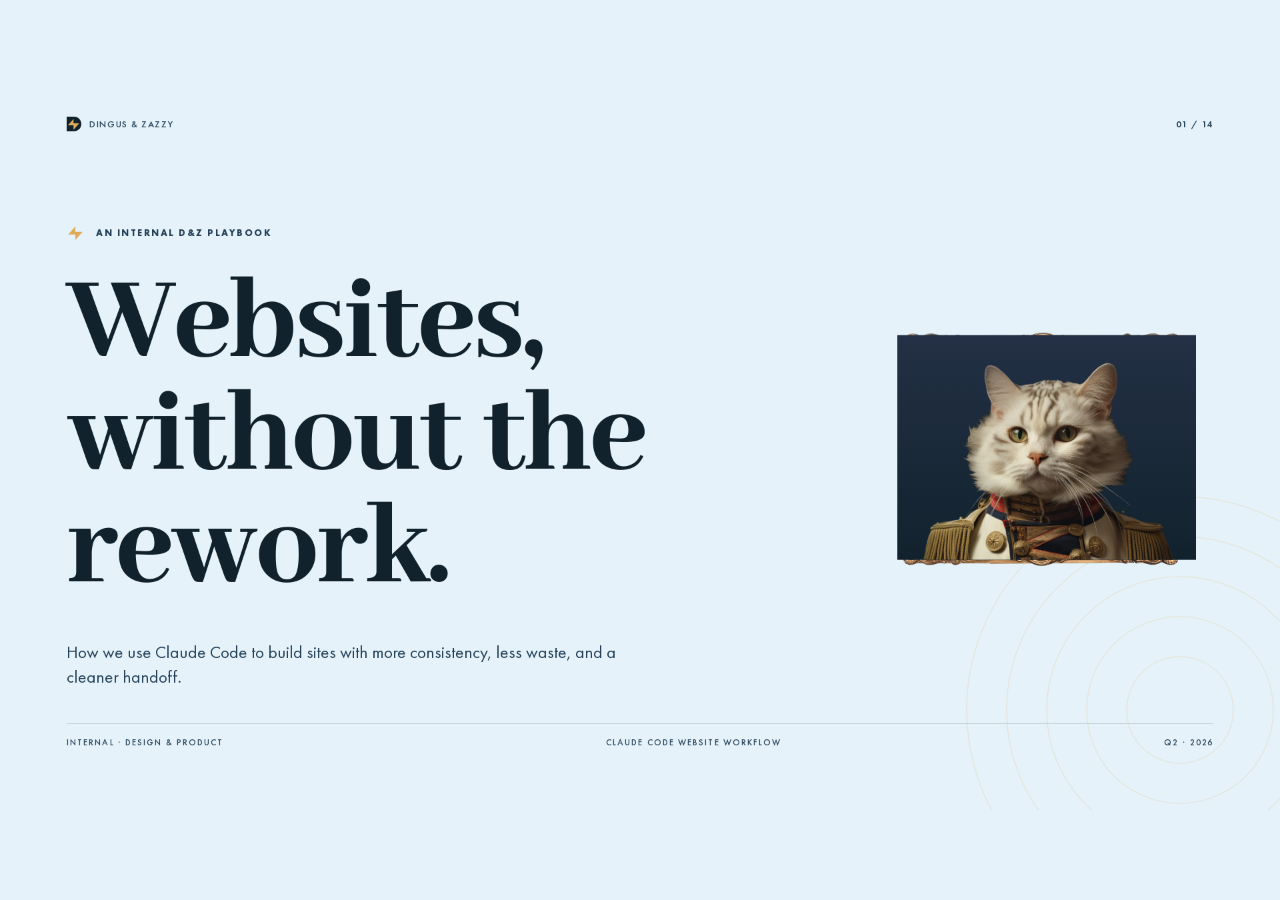
==== commit 2ceeaa0d: "Add Thank You slide with Marcos Takamatsu signoff" ====
--- a/index.html
+++ b/index.html
@@ -6,7 +6,7 @@
 <link rel="stylesheet" href="deck.css">
 <script type="application/json" id="speaker-notes">
 [
-  "Open by naming the pattern everyone in the room recognizes — websites that drift between strategy, copy, and design until nobody remembers what we agreed on in week one. This deck is our answer. It's not a tool pitch. It's a way of working that makes consistency the default and makes handoff feel boring in the best way. By the end of these thirteen slides you'll know exactly how we run a website project with Claude Code, where the gates are, and why the order matters.",
+  "Open by naming the pattern everyone in the room recognizes — websites that drift between strategy, copy, and design until nobody remembers what we agreed on in week one. This deck is our answer. It's not a tool pitch. It's a way of working that makes consistency the default and makes handoff feel boring in the best way. By the end of these fourteen slides you'll know exactly how we run a website project with Claude Code, where the gates are, and why the order matters.",
   "These three failures account for most of the rework we've seen across recent website projects. They're not craft problems. They're sequencing problems. Copy gets approved after the hero is designed, so the hero gets rebuilt. A new Claude session starts cold, so the second page doesn't match the first. Inner pages get generated in parallel with the homepage, so the visual standard never settles. Every step of this workflow exists to close one of these gaps.",
   "This is the spine of the whole deck. Read it slowly. Plan properly. Approve copy and sitemap. Generate in code. Refine in the browser. Import to Figma at the end. The order is the principle. Out of order, you get rework. In order, you get a site that ships clean. Everything in the next eight slides is just the detail of how we hold this line.",
   "This is the spine card by card. Eight steps, eight gates, eight approvals. Notice the dashed ring above each step — that's the gate. We don't move forward until it's clean. Step five sits in gold because it's the gravity center of the project: the homepage we generate and refine becomes the visual standard for everything that follows. Each step has a clear input on the left and an artifact it produces on the right. That artifact is what the next step consumes.",
@@ -18,7 +18,8 @@
   "Step six is the import — not the design phase. Once the homepage is approved in code, we run HTML.to.design to bring it into Figma along with tokens, components, and the sitemap. From here, Figma becomes a living artifact that mirrors the code, not a place where we redesign. The rule on this slide is the one you want them to remember: code first, Figma second — never the other way around. Reverse it and we're back to the rebuild loop slide two warned about.",
   "This is the compounding play. Every project teaches us patterns. If those patterns live in a Slack thread or a designer's head, they're gone next month. If they live in two project-scoped skills, every page after the homepage starts ahead. The rule to remember: the live code beats the skill, always. Skills serve the implementation, not the other way around. Build the homepage well, then capture what you built.",
   "Don't gloss this slide. These are the six places we've watched projects break, and these are the named mitigations we've adopted in response. The pattern across all six is the same: a gate, a file, or a sequencing rule. Nothing exotic, nothing expensive. The workflow earns its keep by preventing these six failures, and that's most of the value.",
-  "Close on the asks, not the recap. Two pilot projects, monthly review, and a simple measurement: rework hours and credit spend before and after. If those numbers move, the playbook is doing its job. If they don't, we revise it. The closing line is the same five-word principle from slide three — say it once more so the room leaves with it stuck in their heads. Plan, approve, generate, refine, import."
+  "Close on the asks, not the recap. Two pilot projects, monthly review, and a simple measurement: rework hours and credit spend before and after. If those numbers move, the playbook is doing its job. If they don't, we revise it. The closing line is the same five-word principle from slide three — say it once more so the room leaves with it stuck in their heads. Plan, approve, generate, refine, import.",
+  "Thank you. Take questions, swap stories, and remember the email is on the slide if anything comes up afterwards."
 ]
 </script>
 <style>
@@ -949,6 +950,48 @@
 }
 .s11 .closer .dot { color: var(--color-pinky-two); }
 .s11 .closer .gold-bolt { font-size: 64px; align-self: center; margin-left: 12px; }
+
+/* slide 14 — thank you */
+.s12 { background: var(--color-light-af); justify-content: center; }
+.s12 .layout {
+  display: grid;
+  grid-template-columns: 1fr 520px;
+  gap: 80px;
+  align-items: center;
+  position: relative;
+  z-index: 2;
+}
+.s12 .eyebrow-row { display: flex; align-items: center; gap: 14px; margin-bottom: 36px; }
+.s12 h1 {
+  font-family: var(--font-display);
+  font-weight: 800;
+  font-size: 220px;
+  line-height: 0.9;
+  letter-spacing: -0.02em;
+  color: var(--color-dark-af);
+}
+.s12 .signoff {
+  margin-top: 60px;
+  padding-top: 36px;
+  border-top: 1px solid rgba(18,34,45,0.18);
+  max-width: 600px;
+}
+.s12 .signoff .name {
+  font-family: var(--font-display);
+  font-weight: 700;
+  font-size: 48px;
+  color: var(--color-dark-af);
+  margin-bottom: 10px;
+  line-height: 1;
+}
+.s12 .signoff .email {
+  font-family: 'Futura PT', ui-monospace, Consolas, monospace;
+  font-weight: 600;
+  font-size: 22px;
+  color: var(--color-navy);
+  letter-spacing: 0.01em;
+}
+.s12 .burst { right: -260px; bottom: -260px; width: 900px; height: 900px; opacity: 0.18; }
 </style>
 </head>
 <body>
@@ -962,7 +1005,7 @@
       <svg class="brand-bolt" viewBox="0 0 200 200"><path class="body" d="M100 0H0v200h100c55.228 0 100-44.772 100-100S155.228 0 100 0Z"/><path class="accent" d="M93.4 178.54V119.27H16.25L93.4 31.92v59.268h77.15L93.4 178.54Z"/></svg>
       <span>Dingus &amp; Zazzy</span>
     </div>
-    <span class="pageno">01 / 13</span>
+    <span class="pageno">01 / 14</span>
   </div>
 
   <div class="burst">
@@ -1012,7 +1055,7 @@
       <svg class="brand-bolt" viewBox="0 0 200 200"><path class="body" d="M100 0H0v200h100c55.228 0 100-44.772 100-100S155.228 0 100 0Z"/><path class="accent" d="M93.4 178.54V119.27H16.25L93.4 31.92v59.268h77.15L93.4 178.54Z"/></svg>
       <span>The Problem</span>
     </div>
-    <span class="pageno">02 / 13</span>
+    <span class="pageno">02 / 14</span>
   </div>
 
   <div style="margin-top: 60px;">
@@ -1060,7 +1103,7 @@
       <svg class="brand-bolt" viewBox="0 0 200 200"><path class="body" d="M100 0H0v200h100c55.228 0 100-44.772 100-100S155.228 0 100 0Z"/><path class="accent" d="M93.4 178.54V119.27H16.25L93.4 31.92v59.268h77.15L93.4 178.54Z"/></svg>
       <span>Core principle</span>
     </div>
-    <span class="pageno">03 / 13</span>
+    <span class="pageno">03 / 14</span>
   </div>
 
   <div class="burst">
@@ -1087,7 +1130,7 @@
 
   <div class="slide-foot" style="left: 140px; right: 140px;">
     <span>The spine of the playbook</span>
-    <span>03 / 13</span>
+    <span>03 / 14</span>
   </div>
 </section>
 
@@ -1098,7 +1141,7 @@
       <svg class="brand-bolt" viewBox="0 0 200 200"><path class="body" d="M100 0H0v200h100c55.228 0 100-44.772 100-100S155.228 0 100 0Z"/><path class="accent" d="M93.4 178.54V119.27H16.25L93.4 31.92v59.268h77.15L93.4 178.54Z"/></svg>
       <span>The 8-step process</span>
     </div>
-    <span class="pageno">04 / 13</span>
+    <span class="pageno">04 / 14</span>
   </div>
 
   <div class="header">
@@ -1177,7 +1220,7 @@
       <svg class="brand-bolt" viewBox="0 0 200 200"><path class="body" d="M100 0H0v200h100c55.228 0 100-44.772 100-100S155.228 0 100 0Z"/><path class="accent" d="M93.4 178.54V119.27H16.25L93.4 31.92v59.268h77.15L93.4 178.54Z"/></svg>
       <span>Step 0 · Workspace Setup</span>
     </div>
-    <span class="pageno">05 / 13</span>
+    <span class="pageno">05 / 14</span>
   </div>
 
   <div class="top">
@@ -1213,7 +1256,7 @@
       <svg class="brand-bolt" viewBox="0 0 200 200"><path class="body" d="M100 0H0v200h100c55.228 0 100-44.772 100-100S155.228 0 100 0Z"/><path class="accent" d="M93.4 178.54V119.27H16.25L93.4 31.92v59.268h77.15L93.4 178.54Z"/></svg>
       <span>Step 1 · Strategy &amp; Planning</span>
     </div>
-    <span class="pageno">06 / 13</span>
+    <span class="pageno">06 / 14</span>
   </div>
 
   <div class="top">
@@ -1263,7 +1306,7 @@
       <svg class="brand-bolt" viewBox="0 0 200 200"><path class="body" d="M100 0H0v200h100c55.228 0 100-44.772 100-100S155.228 0 100 0Z"/><path class="accent" d="M93.4 178.54V119.27H16.25L93.4 31.92v59.268h77.15L93.4 178.54Z"/></svg>
       <span>Steps 2 &amp; 3 · Sitemap, Copy, Design System</span>
     </div>
-    <span class="pageno">07 / 13</span>
+    <span class="pageno">07 / 14</span>
   </div>
 
   <div>
@@ -1339,7 +1382,7 @@
       <svg class="brand-bolt" viewBox="0 0 200 200"><path class="body" fill="#fff" d="M100 0H0v200h100c55.228 0 100-44.772 100-100S155.228 0 100 0Z"/><path class="accent" d="M93.4 178.54V119.27H16.25L93.4 31.92v59.268h77.15L93.4 178.54Z"/></svg>
       <span>Step 4 · Build Setup</span>
     </div>
-    <span class="pageno">08 / 13</span>
+    <span class="pageno">08 / 14</span>
   </div>
 
   <div class="header">
@@ -1392,7 +1435,7 @@
       <svg class="brand-bolt" viewBox="0 0 200 200"><path class="body" d="M100 0H0v200h100c55.228 0 100-44.772 100-100S155.228 0 100 0Z"/><path class="accent" d="M93.4 178.54V119.27H16.25L93.4 31.92v59.268h77.15L93.4 178.54Z"/></svg>
       <span>Step 5 · Homepage Generation &amp; Refinement</span>
     </div>
-    <span class="pageno">09 / 13</span>
+    <span class="pageno">09 / 14</span>
   </div>
 
   <div>
@@ -1431,7 +1474,7 @@
       <svg class="brand-bolt" viewBox="0 0 200 200"><path class="body" d="M100 0H0v200h100c55.228 0 100-44.772 100-100S155.228 0 100 0Z"/><path class="accent" d="M93.4 178.54V119.27H16.25L93.4 31.92v59.268h77.15L93.4 178.54Z"/></svg>
       <span>Step 6 · Figma Import / Handoff</span>
     </div>
-    <span class="pageno">10 / 13</span>
+    <span class="pageno">10 / 14</span>
   </div>
 
   <div class="top">
@@ -1464,7 +1507,7 @@
       <svg class="brand-bolt" viewBox="0 0 200 200"><path class="body" d="M100 0H0v200h100c55.228 0 100-44.772 100-100S155.228 0 100 0Z"/><path class="accent" d="M93.4 178.54V119.27H16.25L93.4 31.92v59.268h77.15L93.4 178.54Z"/></svg>
       <span>Step 7 · Inner Pages &amp; Scaling</span>
     </div>
-    <span class="pageno">11 / 13</span>
+    <span class="pageno">11 / 14</span>
   </div>
 
   <div class="header">
@@ -1513,7 +1556,7 @@
       <svg class="brand-bolt" viewBox="0 0 200 200"><path class="body" d="M100 0H0v200h100c55.228 0 100-44.772 100-100S155.228 0 100 0Z"/><path class="accent" d="M93.4 178.54V119.27H16.25L93.4 31.92v59.268h77.15L93.4 178.54Z"/></svg>
       <span>Risks &amp; Mitigation</span>
     </div>
-    <span class="pageno">12 / 13</span>
+    <span class="pageno">12 / 14</span>
   </div>
 
   <div class="header">
@@ -1570,7 +1613,7 @@
       <svg class="brand-bolt" viewBox="0 0 200 200"><path class="body" d="M100 0H0v200h100c55.228 0 100-44.772 100-100S155.228 0 100 0Z"/><path class="accent" d="M93.4 178.54V119.27H16.25L93.4 31.92v59.268h77.15L93.4 178.54Z"/></svg>
       <span>Final delivery &amp; next steps</span>
     </div>
-    <span class="pageno">13 / 13</span>
+    <span class="pageno">13 / 14</span>
   </div>
 
   <div class="top">
@@ -1613,6 +1656,51 @@
   </div>
 </section>
 
+<!-- ───────────── SLIDE 14 — Thank You ───────────── -->
+<section class="slide s12" data-screen-label="14 Thank You">
+  <div class="chrome">
+    <div class="brand">
+      <svg class="brand-bolt" viewBox="0 0 200 200"><path class="body" d="M100 0H0v200h100c55.228 0 100-44.772 100-100S155.228 0 100 0Z"/><path class="accent" d="M93.4 178.54V119.27H16.25L93.4 31.92v59.268h77.15L93.4 178.54Z"/></svg>
+      <span>Thank you</span>
+    </div>
+    <span class="pageno">14 / 14</span>
+  </div>
+
+  <div class="burst">
+    <svg viewBox="0 0 900 900">
+      <g fill="none" stroke="#e0ab58" stroke-width="1.5">
+        <circle cx="450" cy="450" r="100"/>
+        <circle cx="450" cy="450" r="180"/>
+        <circle cx="450" cy="450" r="260"/>
+        <circle cx="450" cy="450" r="340"/>
+        <circle cx="450" cy="450" r="420"/>
+      </g>
+    </svg>
+  </div>
+
+  <div class="layout">
+    <div class="left">
+      <div class="eyebrow-row">
+        <span class="gold-bolt"></span>
+        <span class="eyebrow-sm">That's the playbook</span>
+      </div>
+      <h1>Thank&nbsp;you.</h1>
+      <div class="signoff">
+        <div class="name">Marcos Takamatsu</div>
+        <div class="email">mtakamatsu@dingusandzazzy.com</div>
+      </div>
+    </div>
+    <div class="right">
+      <div class="portrait-frame">
+        <img class="frame-img" src="assets/gold-frame.png" alt="">
+        <div class="portrait">
+          <img src="assets/humanimals/marcos.png" alt="Marcos Takamatsu">
+        </div>
+      </div>
+    </div>
+  </div>
+</section>
+
 </deck-stage>
 
 <script src="deck-stage.js"></script>
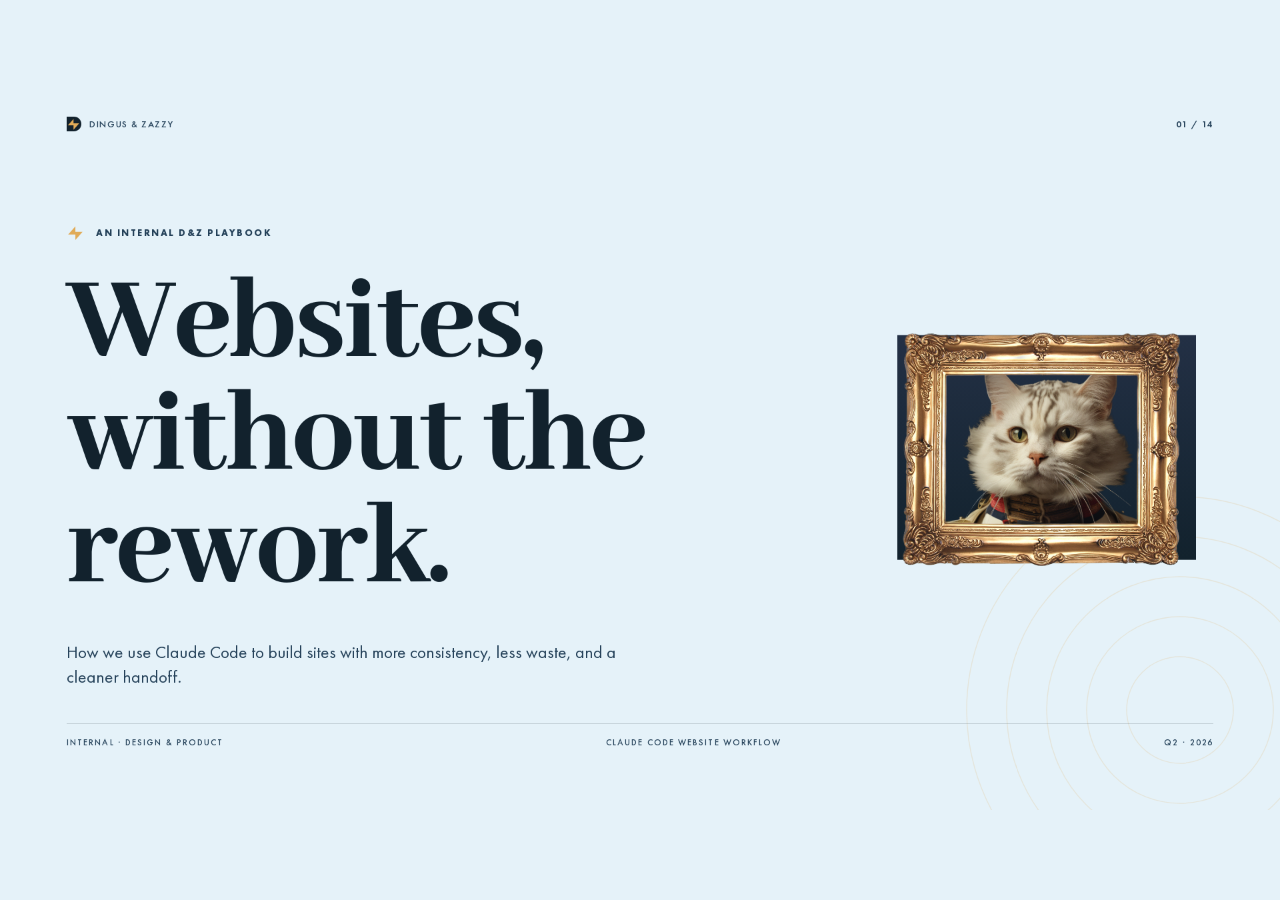
==== commit bedbeaa8: "Constrain Thank You portrait fully inside gold frame inner window" ====
--- a/index.html
+++ b/index.html
@@ -992,6 +992,8 @@
   letter-spacing: 0.01em;
 }
 .s12 .burst { right: -260px; bottom: -260px; width: 900px; height: 900px; opacity: 0.18; }
+.s12 .portrait-frame .portrait { background: transparent; inset: 12% 12% 12% 12%; }
+.s12 .portrait-frame .portrait img { object-fit: contain; object-position: center; }
 </style>
 </head>
 <body>
--- a/deck.css
+++ b/deck.css
@@ -153,6 +153,9 @@
   display: block;
   width: 100%;
   height: auto;
+  position: relative;
+  z-index: 2;
+  pointer-events: none;
 }
 .portrait-frame .portrait {
   position: absolute;
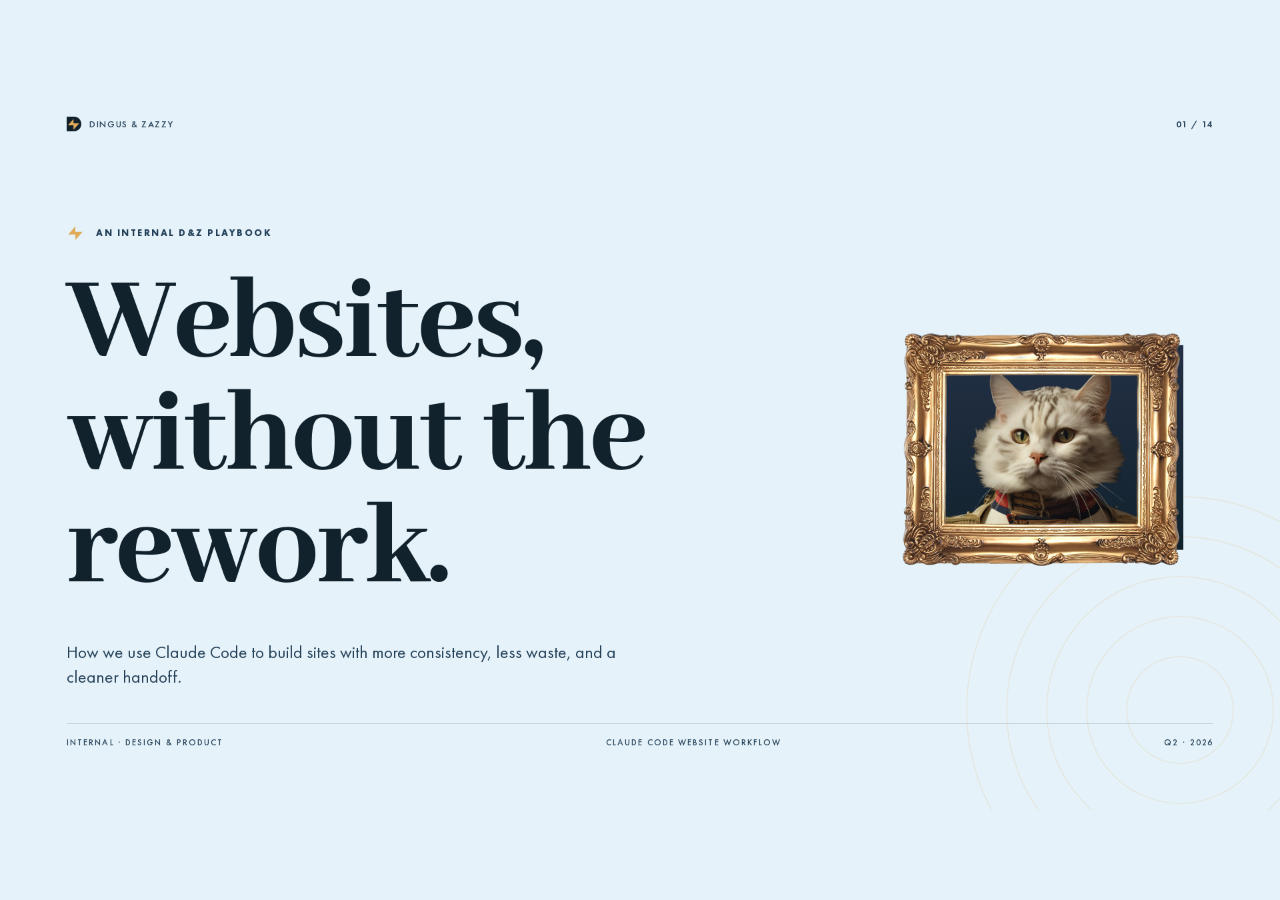
==== commit ee6ce8eb: "Use marcos_2.png on Thank You slide" ====
--- a/index.html
+++ b/index.html
@@ -100,6 +100,15 @@
   width: 32px;
   flex-shrink: 0;
 }
+.s00 .check-item .opt {
+  margin-left: 8px;
+  font-family: var(--font-body);
+  font-weight: 600;
+  font-size: 12px;
+  letter-spacing: 0.16em;
+  text-transform: uppercase;
+  color: var(--color-golden-shower);
+}
 .s00 .footer-pill {
   margin: 36px auto 0;
   display: inline-flex;
@@ -1237,12 +1246,12 @@
     <div class="check-item"><span class="ix">01</span>Install VS Code</div>
     <div class="check-item"><span class="ix">02</span>Install Claude Code</div>
     <div class="check-item"><span class="ix">03</span>Connect Claude Code to the project folder</div>
-    <div class="check-item"><span class="ix">04</span>Set up GitHub / repository access</div>
+    <div class="check-item"><span class="ix">04</span>Set up GitHub / repository access <span class="opt">(optional)</span></div>
     <div class="check-item"><span class="ix">05</span>Open the project locally</div>
     <div class="check-item"><span class="ix">06</span>Confirm terminal access</div>
     <div class="check-item"><span class="ix">07</span>Confirm package manager / install command</div>
     <div class="check-item"><span class="ix">08</span>Confirm local preview command</div>
-    <div class="check-item"><span class="ix">09</span>Confirm deployment target</div>
+    <div class="check-item"><span class="ix">09</span>Confirm deployment target <span class="opt">(if repo)</span></div>
   </div>
 
   <div class="footer-pill">
@@ -1696,7 +1705,7 @@
       <div class="portrait-frame">
         <img class="frame-img" src="assets/gold-frame.png" alt="">
         <div class="portrait">
-          <img src="assets/humanimals/marcos.png" alt="Marcos Takamatsu">
+          <img src="assets/humanimals/marcos_2.png" alt="Marcos Takamatsu">
         </div>
       </div>
     </div>
--- a/deck.css
+++ b/deck.css
@@ -159,7 +159,7 @@
 }
 .portrait-frame .portrait {
   position: absolute;
-  inset: 8.5% 8.5% 8.5% 8.5%;
+  inset: 12% 12% 12% 12%;
   background: linear-gradient(180deg, #233045 0%, #12222d 100%);
   overflow: hidden;
 }
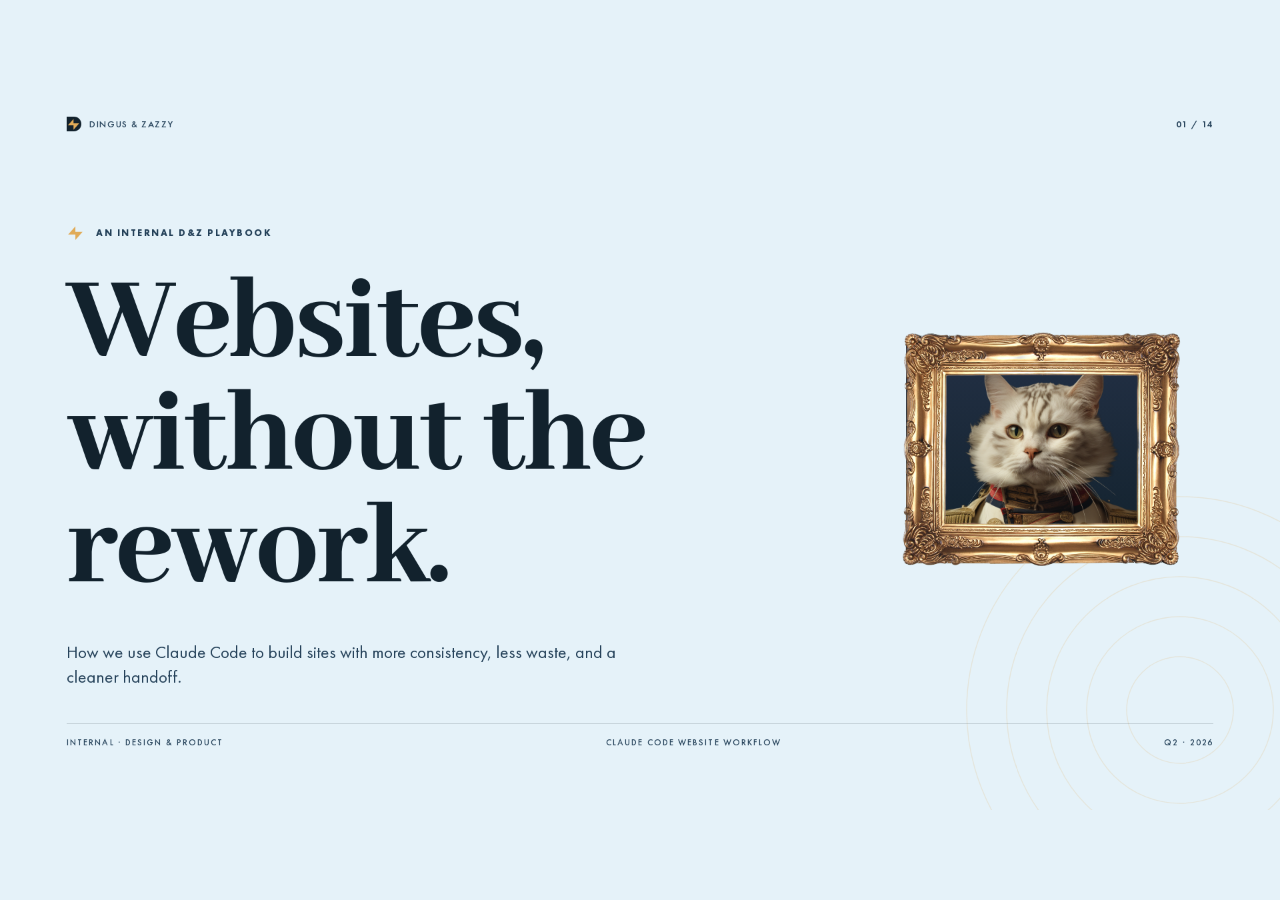
==== commit 0f13763a: "Tune portrait inset to fit gold frame window" ====
--- a/index.html
+++ b/index.html
@@ -1001,7 +1001,7 @@
   letter-spacing: 0.01em;
 }
 .s12 .burst { right: -260px; bottom: -260px; width: 900px; height: 900px; opacity: 0.18; }
-.s12 .portrait-frame .portrait { background: transparent; inset: 12% 12% 12% 12%; }
+.s12 .portrait-frame .portrait { background: transparent; inset: 11% 14.5% 11% 11%; }
 .s12 .portrait-frame .portrait img { object-fit: contain; object-position: center; }
 </style>
 </head>
--- a/deck.css
+++ b/deck.css
@@ -159,7 +159,7 @@
 }
 .portrait-frame .portrait {
   position: absolute;
-  inset: 12% 12% 12% 12%;
+  inset: 11% 14.5% 11% 11%;
   background: linear-gradient(180deg, #233045 0%, #12222d 100%);
   overflow: hidden;
 }
